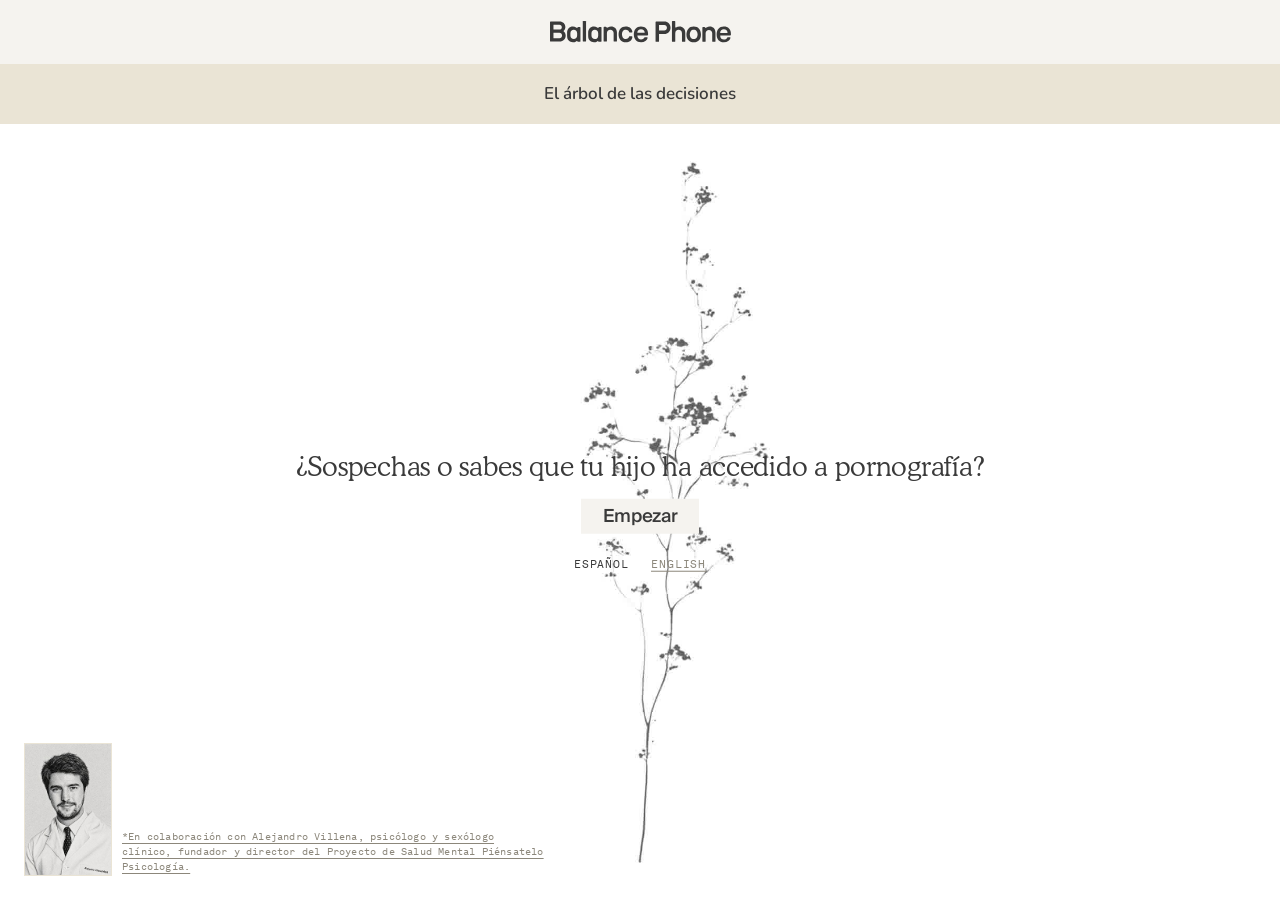
==== arbol-v2.html @ 030c02b2 "Words avoid only visible ink; a cramped side loses to a roomy one; NSPCC Helpline tile removed Co-Au" ====
<!DOCTYPE html>
<html lang="es">
<head>
<meta charset="utf-8">
<meta name="viewport" content="width=device-width, initial-scale=1">
<meta name="robots" content="noindex, nofollow">   <!-- review preview, not for search engines -->
<title>El árbol de las decisiones · Balance Phone</title>
<meta name="description" content="Antes de hablar con tu hijo: un árbol que crece con cada respuesta, y una vista general de todos los caminos.">
<link rel="stylesheet" href="assets/bp-fonts.css">
<link rel="preconnect" href="https://fonts.googleapis.com">
<link rel="stylesheet" href="https://fonts.googleapis.com/css2?family=Nunito:wght@600&display=swap">
<style>
/* ═══ tokens ═══════════════════════════════════════════════════ */
:root{
  --ink:#3A3A3A; --warm:#F5F3EF; --page:#EAE4D5; --card:#FFFFFF;
  --b1:#AEA48C; --b2:#8C877B; --green-02:#6A9E74;
  --display:"Cooper Light",Georgia,serif; --body:"Suisse Intl",system-ui,sans-serif; --mono:"Akkurat Mono","Courier New",monospace;
  --top:64px; --band:60px; --ease:cubic-bezier(.2,.7,.2,1);
}
*{box-sizing:border-box;margin:0;padding:0;border-radius:0}
html,body{height:100%}
body{background:var(--card);color:var(--ink);font-family:var(--body);font-weight:300;font-size:16px;line-height:1.5;
  -webkit-font-smoothing:antialiased;overflow:hidden;display:flex;flex-direction:column}
button{font:inherit;color:inherit;background:none;border:0;cursor:pointer}
a{color:inherit}
:focus-visible{outline:1px solid var(--green-02);outline-offset:3px}
.mono{font-family:var(--mono);font-weight:400;font-size:11px;letter-spacing:.08em;text-transform:uppercase}

/* ═══ masthead: wordmark bar and the beige band, as in the mock ═══ */
.top{flex:0 0 var(--top);display:flex;align-items:center;justify-content:center;background:var(--warm)}
.logo{display:block;width:181px;color:var(--ink)}   /* the wordmark alone, 181x21 (designer, 23/09) */ .logo svg{display:block;width:100%;height:auto}
.band{flex:0 0 var(--band);display:flex;align-items:center;justify-content:center;background:var(--page);
  font-family:'Nunito',var(--body);font-weight:600;font-size:17px;letter-spacing:0}   /* Nunito by the designer's spec, 23/09 */

/* ═══ the stage: one static camera ═══════════════════════════════ */
.stage{flex:1;position:relative;overflow:hidden;background:var(--card);min-height:0}

/* landing: the turning tree, the question over it, one button */
.hero{position:absolute;inset:0;display:grid;grid-template-rows:100%;place-items:center;transition:transform 1s var(--ease),opacity .9s ease}   /* words over the tree here, the one place that is allowed (designer, 23/09) */
.hero .turn{height:calc(100% - 40px);width:auto;max-width:100%;display:block;justify-self:center;opacity:.8}   /* dimmed a little, Pelayo 22/09 */
.hero-copy{position:absolute;left:0;right:0;top:50%;transform:translateY(-50%);display:flex;flex-direction:column;align-items:center;gap:16px;padding:0 24px;text-align:center;
  pointer-events:none}   /* the cursor reaches the tree through the words; only the button catches it */
.hero-copy .btn{pointer-events:auto}
.hero-copy .lang{display:flex;gap:22px;margin-top:6px}   /* the language, chosen before anything grows */
.hero-copy .lang button{pointer-events:auto;font-family:var(--mono);font-weight:400;font-size:11px;letter-spacing:.08em;text-transform:uppercase;color:var(--b2);text-decoration:underline;text-underline-offset:3px}
.hero-copy .lang button[aria-selected="true"]{color:var(--ink);text-decoration:none}
.hero-copy .lang button:hover{color:var(--green-02)}
/* the collaborating doctor, bottom left of the start screen (Pelayo, 25/09) */
.credit{position:absolute;left:24px;bottom:24px;display:flex;align-items:flex-end;gap:10px;max-width:520px;pointer-events:none}
.credit img{display:block;width:88px;height:auto;border:1px solid var(--page)}
.credit figcaption{font-family:var(--mono);font-weight:400;font-size:10px;line-height:1.5;letter-spacing:.02em;color:var(--b2);text-decoration:underline;text-underline-offset:3px;padding-bottom:2px}
@media (min-width:1360px){.credit{max-width:none} .credit figcaption{white-space:pre-line}}   /* two lines, broken where the mock breaks; narrower windows wrap naturally */
.hero h1{font-family:var(--display);font-weight:300;font-size:27px;line-height:1.15;letter-spacing:-.01em;max-width:720px;text-wrap:balance}
.stage[data-phase="grow"] .hero{transform:translateY(38%);opacity:0;pointer-events:none}

/* the shop-style controls as the mock draws them: warm fill, no outline */
.btn{display:inline-flex;align-items:center;justify-content:center;min-width:118px;min-height:34px;padding:4px 18px;
  background:var(--warm);color:var(--ink);font-weight:500;font-size:18px;letter-spacing:-.02em;transition:background-color .2s}
.btn.alt{background:var(--warm)}
.btn:hover,.btn:focus-visible{background:var(--page)}
.btn.alt:hover,.btn.alt:focus-visible{background:var(--page)}


/* ═══ version 2: a camera that follows the path, an overview of the whole tree ═══ */
.grow{position:absolute;inset:0;opacity:0;transition:opacity .6s ease .3s;pointer-events:none}
.stage[data-phase="grow"] .grow{opacity:1;pointer-events:auto}
.cam{position:absolute;inset:0;overflow:hidden}
.stage[data-view="map"] .cam{cursor:grab} .stage[data-view="map"] .cam.is-drag{cursor:grabbing}
.world{position:absolute;left:0;top:0;transform-origin:0 0;will-change:transform}
.tree{position:absolute;left:0;top:0;color:var(--ink);overflow:visible}
.ghost{opacity:0;transition:opacity .7s ease}
.stage[data-view="map"] .ghost{opacity:var(--dim)}
.panel{position:absolute;width:340px;opacity:0;transition:opacity .35s ease;pointer-events:none}
.panel.is-on{opacity:1;pointer-events:auto}
.stage[data-view="map"] .panel{opacity:0;pointer-events:none}
.panel.is-moving{transition:opacity .35s ease,top .5s var(--ease),left .5s var(--ease)}
.panel h2{font-family:var(--display);font-weight:300;font-size:26px;line-height:1.12;letter-spacing:-.01em;text-wrap:balance}
.panel .note{margin-top:8px;color:var(--b2);font-size:15px}
.choices{display:flex;gap:10px;margin-top:14px;flex-wrap:wrap}
.links{display:flex;gap:22px;margin-top:14px}
.links button,.views button{font-family:var(--mono);font-weight:400;font-size:11px;letter-spacing:.08em;text-transform:uppercase;
  text-decoration:underline;text-underline-offset:3px}
.links button:hover,.views button:hover{color:var(--green-02)}
.more{display:inline-flex;align-items:center;gap:8px;margin-top:14px;font-family:var(--mono);font-weight:400;font-size:11px;
  letter-spacing:.08em;text-transform:uppercase;text-decoration:underline;text-underline-offset:3px}
.more::before{content:"";width:9px;height:9px;background:var(--ink);border-radius:50%;flex:0 0 auto}
.more:hover{color:var(--green-02)}
.detail{display:grid;grid-template-rows:0fr;transition:grid-template-rows .5s var(--ease)}
.panel.is-open .detail{grid-template-rows:1fr}
.detail .inner{overflow:hidden}
.panel.is-open .inner > *{animation:rise .5s var(--ease) both}
@keyframes rise{from{opacity:0;transform:translateY(8px)}to{opacity:1;transform:none}}
.inner .say,.inner .why{margin-top:14px;font-size:15px;line-height:1.5}
.inner .quote{margin-top:14px} .inner .lab{color:var(--green-02)} .inner .res{display:block;margin-top:16px} .inner .res + .grab{margin-top:8px}
.inner .quote p,.inner .voice p{font-family:var(--display);font-weight:300;font-size:19px;line-height:1.22;margin-top:6px}
.inner .voice{margin-top:14px}
.inner .voice figcaption{margin-top:6px;color:var(--b2);font-family:var(--mono);font-weight:400;font-size:10px;letter-spacing:.08em;
  text-transform:uppercase;text-decoration:underline;text-underline-offset:3px}
.grab{display:block;margin-top:16px;text-decoration:none}
.grab .tile{display:flex;justify-content:space-between;align-items:center;gap:12px;background:var(--page);padding:8px 12px;
  font-family:var(--mono);font-weight:400;font-size:12px;letter-spacing:.06em;text-transform:uppercase;transition:background-color .2s}
.grab:hover .tile{background:var(--warm)}
.grab .tile i{font-style:normal;font-size:20px;line-height:1}
.grab p{margin-top:8px;color:var(--b2);font-size:14px;line-height:1.45}
.inner .recall{margin-top:14px;color:var(--b2);font-size:14px;line-height:1.45}
.panel .panel-scroll{max-height:100%;overflow:auto}
.views{position:absolute;top:18px;right:22px;display:flex;gap:20px;z-index:4}
.views button{color:var(--b2)} .views button[aria-selected="true"]{color:var(--ink)}
.lbl{position:absolute;max-width:172px;font-family:var(--display);font-weight:300;font-size:14px;line-height:1.2;color:var(--ink);text-wrap:balance;
  opacity:0;transition:opacity .45s ease;pointer-events:none;transform:translateY(-50%)}
.lbl[data-side="left"]{text-align:right}
.stage[data-view="map"] .lbl{opacity:.45}
.stage[data-view="map"] .lbl.is-seen{opacity:1}
@media (max-width:900px){
  body{overflow:auto}
  .stage{flex:none;min-height:calc(100dvh - var(--top) - var(--band));overflow:visible}
  .hero{position:relative;height:calc(100dvh - var(--top) - var(--band))}
  .hero h1{font-size:23px}
  .credit{left:16px;bottom:16px;right:16px;max-width:none} .credit img{width:56px} .credit figcaption{font-size:9px}
  .stage[data-phase="grow"] .hero{display:none}
  .grow{position:relative;inset:auto;display:none;flex-direction:column;min-height:calc(100dvh - var(--top) - var(--band))}
  .stage[data-phase="grow"] .grow{display:flex}
  .cam{position:relative;inset:auto;height:54dvh;flex:0 0 auto}
  .panel{position:static;width:auto;padding:16px 20px 40px;opacity:1;pointer-events:auto}
  .stage[data-view="map"] .panel{display:none}
  .panel .panel-scroll{max-height:none}
}
</style>
</head>
<body>
<header class="top"><span class="logo" role="img" aria-label="Balance Phone"><svg xmlns="http://www.w3.org/2000/svg" fill="none" viewBox="137 0 952 113"><path fill="currentColor" d="M941.639 109.627C939.986 109.627 938.634 108.259 938.634 106.588V35.1834C938.634 33.5123 939.986 32.1449 941.639 32.1449H949.604C953.662 32.1449 953.211 36.5508 956.818 36.5508C961.026 36.5508 963.129 29.5622 977.707 29.5622C994.839 29.5622 1007.61 41.1085 1007.61 61.9222V106.588C1007.61 108.259 1006.26 109.627 1004.61 109.627H993.486C991.833 109.627 990.48 108.259 990.48 106.588V64.6569C990.48 53.1106 983.267 46.7297 973.198 46.7297C962.979 46.7297 955.766 53.1106 955.766 64.6569V106.588C955.766 108.259 954.413 109.627 952.76 109.627H941.639Z"/><path fill="currentColor" d="M695.297 109.627C693.639 109.627 692.282 108.249 692.282 106.565V5.52534C692.282 3.84134 693.639 2.46353 695.297 2.46353H738.557C757.248 2.46353 771.115 16.3947 771.115 35.531C771.115 54.5142 757.398 68.5985 738.557 68.5985H712.028C711.124 68.5985 710.521 69.2108 710.521 70.1294V106.565C710.521 108.249 709.164 109.627 707.506 109.627H695.297ZM710.521 48.8498C710.521 49.7684 711.124 50.3807 712.028 50.3807H738.406C746.093 50.3807 752.273 43.7979 752.273 35.531C752.273 27.2641 746.093 20.6813 738.406 20.6813H712.028C711.124 20.6813 710.521 21.2936 710.521 22.2122V48.8498Z"/><path fill="currentColor" d="M893.125 29.5625C905.272 29.5778 915.17 33.8239 921.923 41.547C927.785 48.6771 931.243 58.538 931.243 70.826C931.243 82.9625 927.786 92.9753 921.923 99.9538C915.214 107.778 905.399 112.019 893.359 112.088L893.359 112.089C893.261 112.09 893.162 112.09 893.063 112.09C893.062 112.09 893.061 112.09 893.06 112.09C893.037 112.09 893.014 112.09 892.992 112.09V112.09C880.845 112.074 870.947 107.828 864.194 100.105C858.332 92.9752 854.874 83.1142 854.874 70.826C854.874 58.6896 858.332 48.677 864.194 41.6986C870.904 33.8747 880.718 29.6329 892.758 29.5637V29.5631C892.856 29.5624 892.955 29.5622 893.054 29.5622H893.125V29.5625ZM893.057 46.7049C886.142 46.7049 881.031 49.1322 877.573 53.6833C874.266 57.7794 872.462 63.6959 872.462 70.826C872.462 77.9562 874.266 83.8729 877.573 87.969C881.031 92.5201 886.142 94.9474 893.057 94.9474C893.058 94.9474 893.059 94.9474 893.06 94.9474C899.975 94.9474 905.086 92.5201 908.543 87.969C911.851 83.8729 913.655 77.9562 913.655 70.826C913.655 63.6959 911.851 57.7794 908.543 53.6833C905.086 49.1322 899.975 46.7049 893.06 46.7049H893.057Z"/><path fill="currentColor" d="M1052.03 112.09C1027.39 112.09 1013.77 95.4025 1013.77 70.8262C1013.77 46.4016 1027.54 29.5622 1051.57 29.5622C1074.52 29.5622 1088.91 43.6709 1088.91 67.1852V72.6466C1088.91 75.3773 1087.23 76.7427 1084.93 76.7427H1034.12C1033.21 76.7427 1032.59 77.3495 1032.59 78.4115C1033.05 90.5479 1041.62 97.3747 1052.03 97.3747C1060.14 97.3747 1065.19 94.1889 1068.25 88.8792C1069.32 87.0587 1070.39 86.1485 1072.08 86.1485H1083.86C1085.54 86.1485 1087.23 87.5138 1086.61 89.7894C1082.79 102.684 1070.7 112.09 1052.03 112.09ZM1032.44 61.4204C1032.44 62.3307 1033.05 62.9375 1034.12 62.9375H1069.63C1070.55 62.9375 1071 62.3307 1071 61.4204C1071 51.863 1063.66 43.8226 1051.57 43.8226C1040.25 43.8226 1032.9 51.863 1032.44 61.4204Z"/><path fill="currentColor" d="M781.564 109.627C779.882 109.627 778.505 108.256 778.505 106.581V3.04518C778.505 1.37033 779.882 0 781.564 0H792.883C794.566 0 795.943 1.37033 795.943 3.04518V31.8222C795.943 33.9538 796.861 34.8674 798.543 34.8674C802.673 34.8674 803.897 29.386 818.275 29.386C835.713 29.386 848.715 41.2622 848.715 62.5785V106.581C848.715 108.256 847.339 109.627 845.656 109.627H834.337C832.654 109.627 831.277 108.256 831.277 106.581V65.3192C831.277 53.2907 823.935 46.5913 813.687 46.5913C803.285 46.5913 795.943 53.2907 795.943 65.3192V106.581C795.943 108.256 794.566 109.627 792.883 109.627H781.564Z"/><path fill="currentColor" d="M615.986 112.09C591.348 112.09 577.729 95.1534 577.729 70.2103C577.729 45.4211 591.501 28.3305 615.527 28.3305C638.481 28.3305 652.866 42.6497 652.866 66.515V72.0579C652.866 74.8294 651.183 76.2151 648.887 76.2151H598.081C597.163 76.2151 596.551 76.831 596.551 77.9088C597.01 90.2264 605.58 97.155 615.986 97.155C624.096 97.155 629.146 93.9217 632.207 88.5327C633.278 86.6851 634.349 85.7613 636.033 85.7613H647.816C649.499 85.7613 651.183 87.147 650.57 89.4565C646.745 102.544 634.655 112.09 615.986 112.09ZM596.398 60.6642C596.398 61.588 597.01 62.2039 598.081 62.2039H633.584C634.502 62.2039 634.961 61.588 634.961 60.6642C634.961 50.9641 627.616 42.8036 615.527 42.8036C604.203 42.8036 596.857 50.9641 596.398 60.6642Z"/><path fill="currentColor" d="M535.954 112.09C523.744 112.09 513.794 107.779 507.011 99.9265C501.131 92.6899 497.664 82.6819 497.664 70.2103C497.664 57.8927 501.131 47.7307 507.011 40.6481C513.794 32.6416 523.744 28.3305 535.954 28.3305C554.798 28.3305 568.667 39.5703 570.325 56.8149C570.476 58.5086 569.27 59.8943 567.612 59.8943H556.004C554.497 59.8943 553.441 59.1245 552.838 57.4308C551.18 51.118 545.904 45.7291 535.954 45.7291C529.02 45.7291 523.894 48.1926 520.427 52.8117C517.111 56.9689 515.302 62.9737 515.302 70.2103C515.302 77.4469 517.111 83.4517 520.427 87.6089C523.894 92.228 529.02 94.6915 535.954 94.6915C545.15 94.6915 551.18 89.3026 552.838 82.9898C553.441 81.2961 554.497 80.5263 556.004 80.5263H567.612C569.27 80.5263 570.476 81.912 570.325 83.6057C568.667 100.85 554.195 112.09 535.954 112.09Z"/><path fill="currentColor" d="M421.89 108.395C420.208 108.395 418.831 107.028 418.831 105.356V33.9517C418.831 32.2805 420.208 30.9132 421.89 30.9132H429.997C434.127 30.9132 433.669 35.319 437.34 35.319C441.623 35.319 443.764 28.3305 458.602 28.3305C476.039 28.3305 489.041 39.8768 489.041 60.6905V105.356C489.041 107.028 487.665 108.395 485.982 108.395H474.663C472.98 108.395 471.604 107.028 471.604 105.356V63.4251C471.604 51.8788 464.261 45.498 454.013 45.498C443.611 45.498 436.269 51.8788 436.269 63.4251V105.356C436.269 107.028 434.892 108.395 433.21 108.395H421.89Z"/><path fill="currentColor" d="M367.975 28.3305C382.812 28.3305 384.954 35.4146 389.237 35.4148C392.908 35.4148 392.449 30.9489 396.579 30.9488H404.686C406.369 30.9488 407.745 32.3347 407.745 34.0288V106.429C407.745 107.612 407.064 108.643 406.075 109.152C405.658 109.368 405.186 109.491 404.686 109.491H393.367C391.684 109.491 390.308 108.105 390.308 106.411V105.2C389.993 105.105 389.64 105.051 389.237 105.051C384.954 105.051 382.812 112.09 367.975 112.09C350.537 112.09 337.535 100.461 337.535 79.4973V61.1337C337.535 42.7425 349.272 28.3305 367.975 28.3305ZM372.564 45.7331C362.315 45.7331 354.973 52.2014 354.973 63.9057V76.7432C354.973 88.3724 362.315 94.7991 372.564 94.7991C382.884 94.7991 390.193 88.4725 390.306 77.0148L390.308 76.7432V63.9057C390.308 52.2013 382.965 45.7331 372.564 45.7331Z"/><path fill="currentColor" d="M257.116 28.3305C271.954 28.3305 274.095 35.4097 278.378 35.4097C282.049 35.4095 281.591 30.947 285.72 30.9469H293.828C295.51 30.947 296.887 32.3321 296.887 34.0247V106.396C296.887 108.089 295.51 109.474 293.828 109.474H285.72C281.591 109.474 282.049 105.011 278.378 105.011C274.095 105.011 271.954 112.09 257.116 112.09C239.679 112.09 226.677 100.394 226.677 79.3111V61.1098C226.677 42.7322 238.414 28.3305 257.116 28.3305ZM261.705 45.7205C251.457 45.7205 244.115 52.1841 244.115 63.8797V76.5412C244.115 88.2369 251.457 94.7004 261.705 94.7004C272.026 94.7003 279.334 88.3373 279.448 76.8142L279.449 76.5412V63.8797C279.449 52.1842 272.107 45.7206 261.705 45.7205Z"/><path fill="currentColor" d="M312.23 108.395C310.566 108.395 309.205 107.04 309.205 105.384V3.01096C309.205 1.35494 310.566 0 312.23 0H323.424C325.088 0 326.45 1.35494 326.45 3.01096V105.384C326.45 107.04 325.088 108.395 323.424 108.395H312.23Z"/><path fill="currentColor" d="M139.798 108.395C138.126 108.395 136.758 107.033 136.758 105.368V5.49014C136.758 3.8255 138.126 2.46353 139.798 2.46353H187.217C204.847 2.46353 217.614 15.1753 217.614 31.6703C217.614 39.3882 215.03 46.5007 208.951 51.4946C207.887 52.4026 207.887 53.7646 209.103 54.6726C215.486 59.5151 219.286 67.8383 219.286 76.4642C219.286 95.2291 206.215 108.395 187.217 108.395H139.798ZM154.844 89.3273C154.844 90.2352 155.452 90.8406 156.364 90.8406H186.153C194.512 90.8406 200.288 84.182 200.288 76.1615C200.288 68.2923 194.36 61.6338 186.153 61.6338H156.364C155.452 61.6338 154.844 62.2391 154.844 63.1471V89.3273ZM154.844 43.7768C154.844 44.6848 155.452 45.2901 156.364 45.2901H186.457C193.448 45.2901 198.92 39.5395 198.92 32.427C198.92 25.1631 193.448 19.2612 186.457 19.2612H156.364C155.452 19.2612 154.844 19.8665 154.844 20.7745V43.7768Z"/></svg></span></header>
<div class="band">El árbol de las decisiones</div>
<main class="stage" id="stage" data-phase="landing" data-view="walk">
  <section class="hero" id="hero">
    <canvas class="turn" id="turn" width="754" height="1400" aria-hidden="true"></canvas>
    <div class="hero-copy">
      <h1 id="heroq"></h1>
      <button class="btn" data-start>Empezar</button>
      <div class="lang" role="group" aria-label="Idioma / Language"><button data-lang="es" aria-selected="true">Español</button><button data-lang="en" aria-selected="false">English</button></div>
    </div>
    <figure class="credit"><img src="assets/villena.jpg" alt="Alejandro Villena" width="220" height="336"><figcaption id="credit"></figcaption></figure>
  </section>
  <section class="grow" id="grow">
    <div class="cam" id="cam">
      <div class="world" id="world"></div>
      <div class="labels" id="labels"></div>
      <div class="views"><button data-view="walk" aria-selected="true">Recorrido</button><button data-view="map" aria-selected="false">Vista general</button></div>
    </div>
    <div class="panel" id="panel" data-side="right"><div class="panel-scroll" id="pscroll"></div></div>
  </section>
</main>
<script src="assets/arbol-v2-data.js?v=3"></script>
<script>
/* ═══ content ═══ the eight action stops are the design team's copy (Figma "Semaforo textos (Temporal)", 23/09/2026);
   the questions are the printed figure, with no fold (the interview lines were removed on 28/09/2026 at Pelayo's request;
   they live on in landing/mapa-conversacion.html and quiz/ADVICE-PROVENANCE.md). Two languages, one shape. lbl: the short form the overview labels use. es: a resource
   that only exists in Spanish, said so when the page is in English. ext: not ours. */
const LINK = {
  guide:{es:'https://drive.google.com/file/d/1-tDAstOkflKukMufDoFD220uEfSaj8hW/view', en:'https://drive.google.com/file/d/1Z3-CCs40ioGbNfsHoXrd-Ye9Zy1UsdMW/view'},
  quiz:{es:'https://www.thebalancephone.com/es/pages/quiz', en:'https://www.thebalancephone.com/pages/quiz'},
  pact:{es:'https://www.thebalancephone.com/es/pages/the-family-agreement', en:'https://www.thebalancephone.com/pages/the-family-agreement'},
  villena:'https://www.elespanol.com/ciencia/salud/20240619/villena-psicologo-advierte-porno-comporta-igual-cocainaenelcerebro/863913971_0.html',
  book:'https://www.amazon.es/%C2%BFPOR-qu%C3%A9-NO-prevenir-pornograf%C3%ADa/dp/8413442419',
  faber:'https://www.amazon.es/hablar-ni%C3%B1os-escuchen-escuchar-hablen/dp/0060730889',
  podcast:'https://open.spotify.com/episode/58wniEGa0E5WYoURLYzPLA',
  duv:'https://www.daleunavuelta.org/',
  /* English-language equivalents, verified live 25/09/2026 */
  nspcc:'https://www.nspcc.org.uk/keeping-children-safe/online-safety/inappropriate-explicit-content/online-porn/',
  nspccHelp:'https://www.nspcc.org.uk/keeping-children-safe/our-services/nspcc-helpline/',
  ccInfo:'https://www.childrenscommissioner.gov.uk/resource/information-sheet-pornography-and-young-people/',
  csm:'https://www.commonsensemedia.org/articles/talking-with-teens-and-preteens-about-pornography',
  faberTeens:'https://www.amazon.co.uk/How-Talk-Teens-will-Listen/dp/1785120182',
  askLisa:'https://drlisadamour.com/resource/my-kid-looked-at-porn-what-should-i-do-2/',
  crTeens:'https://parents.culturereframed.org/course/parents-of-teens/',
  semaforo:{es:'assets/semaforo-es.pdf', en:'assets/semaforo-en.pdf'}   /* the designers' SEMÁFORO tile: Villena's risk traffic light, ES PDF as supplied, EN exported from the translated Figma copy (28/09/2026) */
};
const TT = {
es:{
  start:{q:'¿Sospechas o sabes que tu hijo ha accedido a pornografía?'},

  q1:{k:'q', q:'¿Estás emocionalmente preparado para hablarlo con calma?', si:'q2', no:'o1'},
  o1:{k:'exit', open:'¿Cómo?', lbl:'Tómate tu tiempo',
    q:'Tómate tu tiempo, reflexiona sobre qué te incomoda, infórmate bien',
    why:'Antes de hablar, date permiso para no tenerlo todo resuelto. Infórmate primero, así llegas a la conversación desde la calma.',
    grab:[{title:'La Guía de la Conversación', what:'PDF descargable con los argumentos y los datos reales sobre qué le hace el porno al cerebro adolescente. Te da el contexto que necesitas para hablar con seguridad.', href:LINK.guide.es},
          {ext:1, es:1, title:'Entrevista a Villena en El Español', what:'Lectura de 5 minutos, clara y sin tecnicismos, sobre los efectos de la pornografía en el cerebro adolescente. Ideal si quieres informarte rápido sin leerte un libro entero.', href:LINK.villena}]},

  q2:{k:'q', q:'¿Tienes tu objetivo claro?', note:'Escuchar, entender, acompañar. No controlar.', si:'q3', no:'o2'},
  o2:{k:'exit', open:'¿Cómo?', q:'Define tu propósito',
    why:'Decide qué necesitas de esta conversación en concreto (abrir diálogo, reforzar el vínculo, prevenir un riesgo). Tenerlo claro evita que se te vaya de las manos.',
    grab:[{title:'Quiz', what:'Test breve que usamos con las familias para ver en qué momento está. Te sirve para aclarar qué te preocupa realmente antes de hablar.', href:LINK.quiz.es},
          {ext:1, es:1, title:'Entrevista a Villena en El Español', what:'Lectura de 5 minutos, clara y sin tecnicismos, sobre los efectos de la pornografía en el cerebro adolescente. Ideal si quieres informarte rápido sin leerte un libro entero.', href:LINK.villena}]},

  q3:{k:'q', q:'¿Has elegido un buen momento y lugar para hablar?', si:'a1', no:'o3'},
  o3:{k:'exit', open:'¿Cómo?', lbl:'Busca un entorno tranquilo',
    q:'Asegúrate de que estás en un entorno tranquilo, sin pantallas, sin interrupciones, sin prisas',
    why:'El lugar y el momento importan tanto como lo que dices. Elige un espacio donde ninguno de los dos tenga el móvil encima de la mesa.',
    grab:[{title:'Un pacto digital', what:'Herramienta para construir juntos un acuerdo sobre el uso del móvil en casa. Ayuda a que estas conversaciones dejen de ser una excepción incómoda.', href:LINK.pact.es}]},

  a1:{k:'a', open:'¿Cómo?', lbl:'Inicia con honestidad y sin juicio',
    q:'Inicia con honestidad y sin juicio. Ej: "He visto algo que me preocupa y quiero hablar contigo sin regañarte"',
    why:'Empieza compartiendo lo que has visto o te preocupa, sin acusar. Parte de ti, no de lo que ha hecho mal.',
    grab:[{title:'La Guía de la Conversación', what:'Fíjate en cómo está escrita: nunca dice "esto está mal", explica el porqué. Buen modelo de conversación sin juicio.', href:LINK.guide.es},
          {ext:1, es:1, title:'Libro "¿Por qué no?"', what:'Incluye ejemplos reales de cómo abrir la conversación sin generar vergüenza.', href:LINK.book}],
    next:'q4'},

  q4:{k:'q', q:'¿Está dispuesto a escuchar antes de hablar?', si:'a2', no:'o4'},
  o4:{k:'exit', open:'¿Cómo?', lbl:'Detente',
    q:'Detente. Escuchar es más importante que dar un discurso. Trabaja tu disposición antes de seguir',
    why:'Si notas que hablas más tú que escuchas, para. Este espacio lo abres para escuchar, no es una charla que sueltas.',
    grab:[{ext:1, title:'Cómo hablar para que los niños escuchen', what:'De Faber y Mazlish. Referencia clásica de comunicación familiar centrada en la escucha activa.', href:LINK.faber}]},

  a2:{k:'a', open:'¿Cómo?', lbl:'Haz preguntas con calma',
    q:'Haz preguntas con calma: ¿Qué viste? ¿Cómo te sentiste? ¿Alguien te lo enseñó?',
    why:'Las preguntas abiertas, sin acusación, son las que consiguen que siga hablando. No busques confirmar lo que ya piensas, busca entender qué ha visto.',
    grab:[{ext:1, es:1, title:'Podcast Efecto Pantalla, con Villena', what:'Conversación en formato ligero, con ejemplos reales de cómo preguntar sin que suene a interrogatorio.', href:LINK.podcast}],
    next:'q5'},

  q5:{k:'q', q:'¿Está tu hijo dispuesto a seguir hablando?', si:'o5', no:'o6'},
  o5:{k:'end', open:'¿Cómo?', lbl:'Explorad juntos herramientas',
    q:'Explorad juntos herramientas: libros, preguntas reflexivas, actividades. Si hace falta, buscad ayuda profesional',
    why:'Esto no acaba en un día. Explorad juntos otras formas de hablar del tema, y si veis señales de que el uso no es puntual, no esperéis a que se resuelva solo.',
    grab:[{title:'Quiz', what:'Para seguir revisando en qué momento está a medida que crece.', href:LINK.quiz.es},
          {title:'Un pacto digital', what:'Para ajustar el acuerdo familiar a medida que crece.', href:LINK.pact.es},
          {title:'El semáforo del riesgo', what:'Herramientas de prevención más a fondo, del propio Villena: tres niveles de consumo, qué es cada uno, qué consecuencias tiene y las claves para actuar. PDF de una página.', href:LINK.semaforo.es},
          {ext:1, es:1, title:'Asociación Dale Una Vuelta (DUV)', what:'Dirigida clínicamente por Villena. El recurso al que derivar si hace falta ayuda profesional real.', href:LINK.duv}]},
  o6:{k:'end', open:'¿Cómo?', lbl:'Agradece que te haya escuchado',
    q:'Agradece que te haya escuchado.',
    quote:'Gracias por estar aquí, si algún día quieres hablar más, estoy para ti.'}
},
en:{
  start:{q:'Do you suspect or know that your child has seen pornography?'},

  q1:{k:'q', q:'Are you emotionally ready to talk about it calmly?', si:'q2', no:'o1'},
  o1:{k:'exit', open:'How?', lbl:'Take your time',
    q:'Take your time, think about what makes you uncomfortable, get well informed',
    why:'Before you talk, give yourself permission not to have it all worked out. Get informed first, so you come to the conversation from a place of calm.',
    grab:[{title:'The Conversation Guide', what:'A downloadable PDF with the arguments and the real data on what pornography does to the teenage brain. It gives you the context you need to talk with confidence.', href:LINK.guide.en},
          {ext:1, title:'NSPCC: talking about online porn', what:'A five-minute read from the UK children\'s charity, clear and free of jargon, on the risks of online pornography and how to raise it with your child. Ideal if you want to get informed quickly without reading a whole book.', href:LINK.nspcc}]},

  q2:{k:'q', q:'Is your goal clear?', note:'To listen, understand and accompany. Not to control.', si:'q3', no:'o2'},
  o2:{k:'exit', open:'How?', q:'Define your purpose',
    why:'Decide what you need from this particular conversation (to open a dialogue, strengthen the bond, prevent a risk). Being clear about it stops it getting out of hand.',
    grab:[{title:'Quiz', what:'A short questionnaire we use with families to see where their child is at. It helps you work out what really worries you before you talk.', href:LINK.quiz.en},
          {ext:1, title:'Children\'s Commissioner: pornography and young people', what:'A short information sheet with the real numbers for England, from a survey of over a thousand 16 to 21 year olds: when they first saw it, how, and what they make of it. Useful for working out what really worries you before you talk.', href:LINK.ccInfo}]},

  q3:{k:'q', q:'Have you chosen a good time and place to talk?', si:'a1', no:'o3'},
  o3:{k:'exit', open:'How?', lbl:'Find a calm setting',
    q:'Make sure you are in a calm setting, with no screens, no interruptions and no rush',
    why:'The place and the moment matter as much as what you say. Choose a space where neither of you has a phone on the table.',
    grab:[{title:'The Family Agreement', what:'A tool for building an agreement together on phone use at home. It helps these conversations stop being an awkward exception.', href:LINK.pact.en}]},

  a1:{k:'a', open:'How?', lbl:'Start with honesty and without judgement',
    q:'Start with honesty and without judgement. For example: "I have seen something that worries me and I want to talk to you without telling you off"',
    why:'Begin by sharing what you have seen or what worries you, without accusing. Start from you, not from what they did wrong.',
    grab:[{title:'The Conversation Guide', what:'Notice how it is written: it never says "this is wrong", it explains why. A good model for a conversation without judgement.', href:LINK.guide.en},
          {ext:1, title:'Common Sense Media: talking with teens about pornography', what:'Concrete lines for opening the conversation: decide what you want from it, state your concern, ask a question. A good model for a conversation without judgement.', href:LINK.csm}],
    next:'q4'},

  q4:{k:'q', q:'Are you willing to listen before you speak?', si:'a2', no:'o4'},
  o4:{k:'exit', open:'How?', lbl:'Stop',
    q:'Stop. Listening matters more than giving a speech. Work on your readiness before you go on',
    why:'If you notice you are talking more than listening, stop. You are opening this space to listen. It is not a talk you deliver.',
    grab:[{ext:1, title:'How to Talk So Teens Will Listen', what:'By Faber and Mazlish, the teenage edition. A classic on family communication built around active listening.', href:LINK.faberTeens}]},

  a2:{k:'a', open:'How?', lbl:'Ask questions calmly',
    q:'Ask questions calmly: What did you see? How did you feel? Did someone show it to you?',
    why:'Open questions, with no accusation, are what keep them talking. Do not try to confirm what you already think. Try to understand what they have seen.',
    grab:[{ext:1, title:'Ask Lisa podcast: my kid looked at porn', what:'Psychologist Lisa Damour on how to raise it and what to say once the conversation gets going. Real examples of how to ask without it sounding like an interrogation.', href:LINK.askLisa}],
    next:'q5'},

  q5:{k:'q', q:'Is your child willing to keep talking?', si:'o5', no:'o6'},
  o5:{k:'end', open:'How?', lbl:'Explore tools together',
    q:'Explore tools together: books, reflective questions, activities. If needed, seek professional help',
    why:'This does not end in a day. Explore other ways of talking about it together, and if you see signs that the use is not occasional, do not wait for it to sort itself out.',
    grab:[{title:'Quiz', what:'To keep checking where your child is at as they grow.', href:LINK.quiz.en},
          {title:'The Family Agreement', what:'To adjust the family agreement as they grow.', href:LINK.pact.en},
          {title:'The risk traffic light', what:'Prevention tools in more depth, from Villena himself: three levels of use, what each one is, its consequences and the key points for acting. A one-page PDF.', href:LINK.semaforo.en}]},
  o6:{k:'end', open:'How?', lbl:'Thank them for listening',
    q:'Thank them for listening to you.',
    quote:'Thank you for being here. If one day you want to talk more, I am here for you.'}
}};
const RECALL_ALL = {
  es:'Cada conversación, por incómoda que pueda ser, es una oportunidad para educar con respeto, confianza y empatía, y nos permite conocer mejor a nuestros hijos.',
  en:'Every conversation, however uncomfortable, is a chance to educate with respect, trust and empathy, and it lets us get to know our children better.'
};
const UI_ALL = {
  es:{title:'El árbol de las decisiones · Balance Phone', band:'El árbol de las decisiones', start:'Empezar', yes:'Sí', no:'No', cont:'Continuar',
      back:'Volver atrás', reset:'Empezar de nuevo', close:'Cerrar', eg:'Por ejemplo', res:'Recursos', ext:'Recurso externo. ', inEs:'', walk:'Recorrido', map:'Vista general',
      credit:'*En colaboración con Alejandro Villena, psicólogo y sexólogo clínico,\nfundador y director del Proyecto de Salud Mental Piénsatelo Psicología.'},
  en:{title:'The decision tree · Balance Phone', band:'The decision tree', start:'Start', yes:'Yes', no:'No', cont:'Continue',
      back:'Go back', reset:'Start again', close:'Close', eg:'For example', res:'Resources', ext:'External resource. ', inEs:'In Spanish. ', walk:'Path', map:'Overview',
      credit:'*In collaboration with Alejandro Villena, clinical psychologist and sexologist,\nfounder and director of the mental health project Piénsatelo Psicología.'}
};
/* the language is chosen on the landing, before anything has grown; ?lang=en opens the page in English */
let LANG = new URLSearchParams(location.search).get('lang')==='en' ? 'en' : 'es';
let T=TT[LANG], UI=UI_ALL[LANG], RECALL=RECALL_ALL[LANG];
function setLang(l){
  if(!(l in TT)) return; LANG=l; T=TT[l]; UI=UI_ALL[l]; RECALL=RECALL_ALL[l];
  document.documentElement.lang=l; document.title=UI.title; $('.band').textContent=UI.band;
  $('#heroq').textContent=tidy(T.start.q); $('[data-start]').textContent=UI.start; $('#credit').textContent=UI.credit;
  document.querySelectorAll('.lang button').forEach(b=> b.setAttribute('aria-selected', String(b.dataset.lang===l)));
  document.querySelectorAll('.views button').forEach(b=> b.textContent=UI[b.dataset.view]);                 // V2 only
  document.querySelectorAll('.lbl').forEach(d=>{ const n=T[d.dataset.id]; d.textContent=tidy(n.lbl||n.q); });  // V2 only
}

/* ═══ the route ═══ q1 is node 1 (the seed grows to it on Empezar); each No forks into its own branch */
const TRUNK = ['q1','q2','q3','a1','q4','a2','q5','o5'];
const EXIT_OF = {o1:'q1', o2:'q2', o3:'q3', o4:'q4', o6:'q5'};
const NODE = {}; TRUNK.forEach((id,i)=> NODE[id]=i+1);
const EX = {}; TREE.exits.forEach(e=> EX[e.id]=e);
const nodeOf = id => id in EXIT_OF ? NODE[EXIT_OF[id]] : NODE[id];
const sideOf = id => id in EX ? (EX[id].side>0?'right':'left') : (NODE[id]%2 ? 'right' : 'left');   // the words change side node by node (kept, Pelayo 23/09); the tree itself stays put
const labelSide = sideOf;
const anchorOf = id => id in EX ? EX[id].tip : TREE.nodes[NODE[id]-1].pt;
const extOf = id => id in EX ? EX[id].ext : TREE.nodes[NODE[id]-1].loc;    // the ink's own width at that height: words sit outside it
const $ = s => document.querySelector(s);
const esc = s => s.replace(/&/g,'&amp;').replace(/</g,'&lt;');
/* the ink's edge over a run of rows. Only the ink on screen counts: the trunk bands that have started and the exits
   that have grown. A branch nobody can see must not push the words to the far side (Pelayo, 28/09). The overview
   shows every branch as a ghost, so there the labels avoid all of it. RAS holds one per-row profile per band and
   per exit, rasterised once at load; TREE.prof (everything) is the fallback. */
let RAS=null;
function profRows(p,y0,y1){ return [Math.max(0,Math.floor(Math.min(y0,y1)/p.step)), Math.min(p.r.length-1,Math.floor(Math.max(y0,y1)/p.step))]; }
function visibleProfs(){
  if(!RAS || (typeof view!=='undefined' && view==='map')) return [TREE.prof];
  const ps=[]; bands.forEach((b,i)=>{ if(u>b.trunk.u0+1e-6) ps.push(RAS.bands[i]); }); exits.forEach((x,i)=>{ if((E[x.id]||0)>0) ps.push(RAS.exits[i]); }); return ps;
}
function inkRight(y0,y1){ let m=-1; for(const p of visibleProfs()){ const [a,b]=profRows(p,y0,y1); for(let i=a;i<=b;i++) if(p.r[i]>m) m=p.r[i]; } return m<0 ? TREE.root[0] : m; }
function inkLeft(y0,y1){ let m=1e9; for(const p of visibleProfs()){ const [a,b]=profRows(p,y0,y1); for(let i=a;i<=b;i++) if(p.l[i]>=0 && p.l[i]<m) m=p.l[i]; } return m>1e8 ? TREE.root[0] : m; }
function rasterProfile(paths){                 // per-row ink extents of a set of fill paths, drawn once at half scale
  const sc=.5, cw=Math.ceil(W*sc), ch=Math.ceil(H*sc), cv=document.createElement('canvas'); cv.width=cw; cv.height=ch;
  const cx=cv.getContext('2d',{willReadFrequently:true}); cx.scale(sc,sc); cx.fillStyle='#000';
  for(const d of paths) cx.fill(new Path2D(d),'evenodd');
  const img=cx.getImageData(0,0,cw,ch).data, step=TREE.prof.step, rows=TREE.prof.r.length, l=new Array(rows).fill(-1), r=new Array(rows).fill(-1);
  for(let y=0;y<ch;y++){ let a=-1,b=-1; const o=y*cw*4; for(let x=0;x<cw;x++){ if(img[o+x*4+3]>40){ if(a<0) a=x; b=x; } }
    if(a>=0){ const row=Math.min(rows-1,Math.floor(y/sc/step)), L=a/sc, R=(b+1)/sc; if(l[row]<0||L<l[row]) l[row]=L; if(R>r[row]) r[row]=R; } }
  return {step,l,r};
}
const tidy = s => s.replace(/ (\S+)$/, '\u00A0$1');      // never a lone word on the last line of a title

const clamp = (v,a,b) => Math.min(b, Math.max(a, v));
const lerp = (a,b,t) => a+(b-a)*t;
const easeIO = t => t<.5 ? 4*t*t*t : 1 - Math.pow(-2*t+2,3)/2;
const backOut = t => { const c=1.35; return 1 + (c+1)*Math.pow(t-1,3) + c*Math.pow(t-1,2); };
const SLOW = matchMedia('(prefers-reduced-motion: reduce)').matches;
const phone = () => matchMedia('(max-width:900px)').matches;
const stage=$('#stage'), camEl=$('#cam'), world=$('#world'), panel=$('#panel'), pscroll=$('#pscroll'), labelsEl=$('#labels');
setLang(LANG);
document.documentElement.style.setProperty('--dim', '.6');    // the untaken tree in the overview

/* ═══ the tree: a ghost of everything underneath, the grown path on top ═══ */
const NS='http://www.w3.org/2000/svg', W=TREE.w, H=TREE.h;
world.style.width=W+'px'; world.style.height=H+'px';
const svg=document.createElementNS(NS,'svg'); svg.setAttribute('class','tree'); svg.setAttribute('viewBox',`0 0 ${W} ${H}`);
svg.setAttribute('width',W); svg.setAttribute('height',H); world.append(svg);
const defs=document.createElementNS(NS,'defs'); svg.append(defs);
const ghost=document.createElementNS(NS,'g'); ghost.setAttribute('class','ghost'); svg.append(ghost);
const live=document.createElementNS(NS,'g'); svg.append(live);
const inkPath=(d)=>{ const p=document.createElementNS(NS,'path'); p.setAttribute('d',d); p.setAttribute('fill','currentColor'); p.setAttribute('fill-rule','evenodd'); return p; };
const mkMask=(id)=>{ const m=document.createElementNS(NS,'mask'); m.id=id; m.setAttribute('maskUnits','userSpaceOnUse');
  m.setAttribute('x',0); m.setAttribute('y',0); m.setAttribute('width',W); m.setAttribute('height',H); defs.append(m); return m; };
const line=(mask,d,len)=>{ const p=document.createElementNS(NS,'path'); p.setAttribute('d',d); p.setAttribute('fill','none');
  p.setAttribute('stroke','#fff'); p.setAttribute('stroke-width',TREE.strokeW); p.setAttribute('stroke-linecap','round');
  p.setAttribute('stroke-linejoin','round'); p.style.strokeDasharray=`${len} ${len+400}`; p.style.strokeDashoffset=len; mask.append(p); return p; };
const dot=(mask,x)=>{ const c=document.createElementNS(NS,'circle'); c.setAttribute('cx',x.cx); c.setAttribute('cy',x.cy); c.setAttribute('r',x.r);
  c.setAttribute('fill','#fff'); c.setAttribute('transform',`translate(${x.cx} ${x.cy}) scale(0) translate(${-x.cx} ${-x.cy})`); mask.append(c); return c; };
const setDot=(x,s)=>{ if(s!==x.v){ x.el.setAttribute('transform',`translate(${x.cx} ${x.cy}) scale(${s.toFixed(3)}) translate(${-x.cx} ${-x.cy})`); x.v=s; } };
const setLine=(x,o)=>{ if(o!==x.v){ x.el.style.strokeDashoffset=o; x.v=o; } };

const bands = TREE.bands.map(b=>{
  ghost.append(inkPath(b.ink));
  const mask=mkMask('m'+b.k);
  const trunk={el:line(mask,b.trunk.d,b.trunk.len), len:b.trunk.len, u0:b.trunk.tu0, u1:b.trunk.tu1, v:-1};
  const branches=b.branches.map(x=>({el:line(mask,x.d,x.len), len:x.len, u0:x.u0, u1:x.u1, v:-1}));
  const blossoms=b.blossoms.map(x=>({el:dot(mask,x), cx:x.cx, cy:x.cy, u0:x.u0, u1:x.u1, v:-1}));
  const p=inkPath(b.ink); p.setAttribute('mask',`url(#m${b.k})`); live.append(p);
  const lo=Math.min(trunk.u0, ...branches.map(x=>x.u0), ...blossoms.map(x=>x.u0)), hi=Math.max(trunk.u1, ...branches.map(x=>x.u1), ...blossoms.map(x=>x.u1));
  return {k:b.k, trunk, branches, blossoms, prev:-1, lo, hi};
});
const exits = TREE.exits.map(e=>{
  ghost.append(inkPath(e.ink));
  const mask=mkMask('x'+e.id);
  const branches=e.branches.map(x=>({el:line(mask,x.d,x.len), len:x.len, e0:x.e0, e1:x.e1, v:-1}));
  const blossoms=e.blossoms.map(x=>({el:dot(mask,x), cx:x.cx, cy:x.cy, e0:x.e0, e1:x.e1, v:-1}));
  const p=inkPath(e.ink); p.setAttribute('mask',`url(#x${e.id})`); live.append(p);
  return {id:e.id, branches, blossoms, v:0};
});
const seedEl=document.createElementNS(NS,'circle'); seedEl.setAttribute('cx',TREE.root[0]); seedEl.setAttribute('cy',TREE.root[1]);
seedEl.setAttribute('r',9); seedEl.setAttribute('fill','currentColor'); live.append(seedEl);

let u=0; const E={}; exits.forEach(x=> E[x.id]=0);
try { RAS={ bands: TREE.bands.map(b=> rasterProfile([b.ink])), exits: TREE.exits.map(e=> rasterProfile([e.ink])) }; } catch(err){ RAS=null; }   // no canvas: fall back to the whole-tree profile
function render(uu){
  u=uu;
  for(const b of bands){
    if((u<=b.lo && b.prev<=b.lo) || (u>=b.hi && b.prev>=b.hi)){ b.prev=u; continue; }
    b.prev=u;
    setLine(b.trunk, b.trunk.len*(1-clamp((u-b.trunk.u0)/(b.trunk.u1-b.trunk.u0),0,1)));
    for(const x of b.branches) setLine(x, x.len*(1-clamp((u-x.u0)/(x.u1-x.u0),0,1)));
    for(const x of b.blossoms){ const p=clamp((u-x.u0)/(x.u1-x.u0),0,1); setDot(x, p<=0?0:p>=1?1:backOut(p)); }
  }
  seedEl.setAttribute('transform',`translate(${TREE.root[0]} ${TREE.root[1]}) scale(${(1-clamp(u/.12,0,1)).toFixed(3)}) translate(${-TREE.root[0]} ${-TREE.root[1]})`);
}
function renderExit(id, e){
  const x=exits.find(q=>q.id===id); if(!x) return; E[id]=e; x.v=e;
  for(const s of x.branches) setLine(s, s.len*(1-clamp((e-s.e0)/(s.e1-s.e0),0,1)));
  for(const s of x.blossoms){ const p=clamp((e-s.e0)/(s.e1-s.e0),0,1); setDot(s, p<=0?0:p>=1?1:backOut(p)); }
}
function tween(dur, step, done){
  if(SLOW){ step(1); done&&done(); return; }
  const t0=performance.now();
  (function loop(now){ const t=Math.min(1,(now-t0)/dur); step(easeIO(t)); t<1 ? requestAnimationFrame(loop) : done&&done(); })(t0);
}

/* ═══ the camera ═══ one transform on .world; a damped chase in Recorrido, the user's own hand in Vista general */
const C={x:TREE.root[0], y:TREE.root[1], s:.6}, TG={x:C.x, y:C.y, s:C.s};
let view='walk', settled=false, userHeld=false;
const camW=()=>camEl.clientWidth, camH=()=>camEl.clientHeight;
const S_FOLLOW=()=> clamp(Math.min(camH()/1150, (camW()-(MINW+GAP+2*MRG))/W), .3, 1.1);   // about three nodes of height in view, and never wider than the window leaves room for the words
const S_FIT=()=> Math.min((camW()-60)/W, (camH()-60)/H);
const toScreen=(p)=>({x:(p[0]-C.x)*C.s + camW()/2, y:(p[1]-C.y)*C.s + camH()/2});
const TRUNK_X = TREE.nodes.reduce((a,n)=>a+n.pt[0],0)/TREE.nodes.length;   // the tree keeps one place on screen: only the height follows
function aim(point, side){
  const s=S_FOLLOW(), dx = phone()?0:0.10*camW()/s, dy = phone()?0:0.05*camH()/s;
  TG.x=TRUNK_X+dx; TG.y=point[1]+dy; TG.s=s; settled=false; userHeld=false;
}
function applyCam(){ world.style.transform=`translate(${(camW()/2-C.x*C.s).toFixed(2)}px,${(camH()/2-C.y*C.s).toFixed(2)}px) scale(${C.s.toFixed(5)})`; }
function clampMap(){
  const hw=camW()/2/C.s, hh=camH()/2/C.s, m=80;
  C.x = (W+2*m) <= hw*2 ? W/2 : clamp(C.x, -m+hw, W+m-hw);
  C.y = (H+2*m) <= hh*2 ? H/2 : clamp(C.y, -m+hh, H+m-hh);
}
function tick(){
  if(!userHeld && !settled){
    const k=SLOW?1:.11;
    C.x=lerp(C.x,TG.x,k); C.y=lerp(C.y,TG.y,k); C.s=lerp(C.s,TG.s,k);
    if(Math.abs(C.x-TG.x)<.2 && Math.abs(C.y-TG.y)<.2 && Math.abs(C.s-TG.s)<.0005){ C.x=TG.x; C.y=TG.y; C.s=TG.s; settled=true; }
    if(view==='map') clampMap();
    applyCam();
  }
  if(stage.dataset.phase==='grow'){ if(view==='walk' && panel.classList.contains('is-on')) placePanel(); if(view==='map') placeLabels(); }
  requestAnimationFrame(tick);
}

/* ═══ the words beside the current stop ═══ */
let here='q1', path=[], busy=false;
function html(id){
  const n=T[id], isQ=n.k==='q', isEnd=n.k==='exit'||n.k==='end';
  const voices=(n.voice||[]).map(v=>`<figure class="voice"><blockquote><p>${esc(v.t)}</p></blockquote><figcaption>${esc(v.who)}</figcaption></figure>`).join('');
  const grabs=(n.grab||[]).map(g=>`<a class="grab" href="${g.href}" target="_blank" rel="noopener"><span class="tile"><span>${esc(g.title)}</span><i>&darr;</i></span><p>${g.ext?UI.ext:''}${g.es?UI.inEs:''}${esc(g.what)}</p></a>`).join('');
  const hidden=[ n.say?`<p class="say">${esc(n.say)}</p>`:'', n.quote?`<div class="quote"><span class="mono lab">${UI.eg}</span><p>${esc(n.quote)}</p></div>`:'',
    n.why?`<p class="why">${esc(n.why)}</p>`:'', voices, grabs?`<span class="mono lab res">${UI.res}</span>`+grabs:'', isEnd?`<p class="recall">${esc(RECALL)}</p>`:'' ].filter(Boolean).join('');
  const choices = isQ ? `<div class="choices"><button class="btn" data-pick="si">${UI.yes}</button><button class="btn alt" data-pick="no">${UI.no}</button></div>`
                : n.next ? `<div class="choices"><button class="btn" data-pick="si">${UI.cont}</button></div>` : '';
  return `<h2>${esc(tidy(n.q))}</h2>${n.note?`<p class="note">${esc(n.note)}</p>`:''}${choices}`
       + (hidden?`<button class="more" data-open>${n.open}</button><div class="detail"><div class="inner">${hidden}</div></div>`:'')
       + `<div class="links">${path.length?`<button data-back>${UI.back}</button>`:''}${(path.length||here!=='q1')?`<button data-reset>${UI.reset}</button>`:''}</div>`;
}
function panelHeight(open){
  const was=pscroll.style.maxHeight; pscroll.style.maxHeight='none';
  const d=panel.querySelector('.detail'), full=panel.offsetHeight;
  const h = d ? full - d.offsetHeight + (open ? d.firstElementChild.scrollHeight : 0) : full;
  pscroll.style.maxHeight=was; return h;
}
/* where the words go: on their own side when the ink leaves room for them there, on the other side when it does not,
   higher or lower than the stop when a branch runs where they would sit, narrower when nothing wider fits. Every
   candidate width is measured for real (a narrower block is taller and covers more rows), the rows are padded so a
   half pixel never changes the answer, and the words never sit on ink: the alternating side is a preference,
   readability is the rule (Pelayo, 23/09). */
const PW=340, MINW=200, GAP=30, MRG=16, PAD=8, WIDTHS=[PW,300,260,220,MINW], TOPM=48;   // TOPM: under the Recorrido / Vista general control
function solve(roomOn, heightAt, pref, yNode, room, sh, topMin){
  const other = pref==='right'?'left':'right'; let best=null, fall=null;
  for(const width of WIDTHS){
    const h=heightAt(width), fits=h<=sh-topMin-room, span=fits?h:sh-topMin-room;
    const t0 = fits ? clamp(yNode-14, topMin, sh-h-room) : topMin, tops=[t0];              // nearest to the stop first
    if(fits) for(let d=36; d<sh; d+=36){ if(t0-d>=topMin) tops.push(t0-d); if(t0+d<=sh-h-room) tops.push(t0+d); }
    for(const side of [pref,other]) for(const top of tops){
      const r=roomOn(side,top,span).room, far=Math.abs(top-t0), away=side===pref?0:60;
      if(r>=width){ const score=width-.35*far-away+.5*Math.min(r-width,200); if(!best||score>best.score) best={side, dy:top-yNode, width, score}; }   // breathing room counts: a cramped own side loses to a roomy other side (Pelayo, 28/09)
      else { const score=r-.12*far-away*.7; if(!fall||score>fall.score) fall={side, dy:top-yNode, width:clamp(r,MINW,width), score}; }
    }
  }
  return best||fall;                              // a wide block a little away beats a narrow one at the stop; nothing fitting: the roomiest compromise
}
/* V2 decides once per stop against the camera's target, where the view will settle, and only the position follows the
   live camera: the block never flips sides while the view is still easing. Once settled, one check against the live
   camera; if the words touch ink after all, one re-decision from where the camera really is. */
let fit=null;
const camY=(cam,p)=>(p[1]-cam.y)*cam.s+camH()/2;
function roomOn(cam, side, top, span){                     // free width beside the ink over the rows a block at `top` would cover
  const sh=camH(), sw=camW(), wy0=cam.y+(top-PAD-sh/2)/cam.s, wy1=cam.y+(top+span+PAD-sh/2)/cam.s;
  if(side==='right'){ const x0=(inkRight(wy0,wy1)-cam.x)*cam.s+sw/2+GAP; return {room:sw-MRG-x0, x0}; }
  const x1=(inkLeft(wy0,wy1)-cam.x)*cam.s+sw/2-GAP; return {room:x1-MRG, x1};
}
function decide(cam, pref, isOpen, room){
  const a=anchorOf(here), hs={}, heightAt=w=>{ if(!(w in hs)){ panel.style.width=w+'px'; hs[w]=panelHeight(isOpen); } return hs[w]; };
  fit=solve((sd,top,span)=>roomOn(cam,sd,top,span), heightAt, pref, camY(cam,a), room, camH(), TOPM); panel.style.width=fit.width+'px';
  fit.h=heightAt(fit.width);                     // measured once here, never per frame: measuring toggles max-height, which resets the scroll and thrashes layout
}
function placePanel(open, pref){
  if(phone()){ panel.style.left=panel.style.top=panel.style.width=''; pscroll.style.maxHeight='none'; return; }
  const isOpen = open===undefined ? panel.classList.contains('is-open') : open, sh=camH(), sw=camW(), a=anchorOf(here);
  const room = isOpen ? Math.max(84, Math.round(sh*.14)) : 16;
  if(pref||!fit) decide(TG, pref||sideOf(here), isOpen, room);
  let h=fit.h, fits=h<=sh-TOPM-room, span=fits?h:sh-TOPM-room, top=fits?clamp(camY(C,a)+fit.dy,TOPM,sh-h-room):TOPM, rr=roomOn(C,fit.side,top,span);
  if(settled && !fit.checked){ fit.checked=true; if(rr.room<fit.width-1){ decide(C, fit.side, isOpen, room); fit.checked=true;
    h=fit.h; fits=h<=sh-TOPM-room; span=fits?h:sh-TOPM-room; top=fits?clamp(camY(C,a)+fit.dy,TOPM,sh-h-room):TOPM; rr=roomOn(C,fit.side,top,span); } }
  panel.dataset.side=fit.side;
  panel.style.left=clamp(fit.side==='right' ? rr.x0 : rr.x1-fit.width, MRG, sw-fit.width-MRG)+'px';
  panel.style.top=top+'px';
  const mh = fits ? 'none' : (sh-TOPM-room)+'px'; if(pscroll.style.maxHeight!==mh) pscroll.style.maxHeight=mh;   // only when it changes: a tall block keeps its scroll position
}
function show(id){
  here=id; pscroll.innerHTML=html(id); panel.classList.remove('is-open','is-moving');
  placePanel(false, sideOf(here)); requestAnimationFrame(()=>{ placePanel(false); panel.classList.add('is-on'); }); paintLabels();
}
function hide(){ panel.classList.remove('is-on'); }
function toggle(){
  const b=panel.querySelector('.more'); if(!b) return;
  const open=!panel.classList.contains('is-open');
  panel.classList.add('is-moving'); placePanel(open, fit?fit.side:sideOf(here)); panel.classList.toggle('is-open', open); b.textContent = open ? UI.close : T[here].open;
  setTimeout(()=> panel.classList.remove('is-moving'), 600);
}

/* ═══ the overview labels ═══ */
const LBL={};
[...TRUNK, ...Object.keys(EXIT_OF)].forEach(id=>{ const d=document.createElement('div'); d.className='lbl'; d.dataset.id=id; d.dataset.side=labelSide(id); d.textContent=tidy(T[id].lbl||T[id].q); labelsEl.append(d); LBL[id]=d; });
function seen(id){ return id===here || path.includes(id) || (id in EX && E[id]>=1) || (!(id in EX) && u>=NODE[id]); }
function paintLabels(){ for(const id in LBL) LBL[id].classList.toggle('is-seen', seen(id)); }
function placeLabels(){                       // outside the ink, and pushed apart when two would overlap on one side
  const items=[];
  for(const id in LBL){ const d=LBL[id], side=d.dataset.side, y=toScreen(anchorOf(id)).y, hh=d.offsetHeight||18;
    const wy0=C.y+(y-hh/2-camH()/2)/C.s, wy1=C.y+(y+hh/2-camH()/2)/C.s;                  // the rows the label covers
    const x = side==='right' ? (inkRight(wy0,wy1)-C.x)*C.s+camW()/2+14 : (inkLeft(wy0,wy1)-C.x)*C.s+camW()/2-14-d.offsetWidth;
    items.push({d, side, y, x, h:hh}); }
  for(const side of ['left','right']){
    const arr=items.filter(i=>i.side===side).sort((a,b)=>a.y-b.y);
    for(let pass=0; pass<4; pass++) for(let i=1;i<arr.length;i++){
      const gap=(arr[i-1].h+arr[i].h)/2+8, dd=arr[i].y-arr[i-1].y; if(dd<gap){ const push=(gap-dd)/2; arr[i-1].y-=push; arr[i].y+=push; } }
  }
  for(const i of items){ i.d.style.top=i.y+'px'; i.d.style.left=i.x+'px'; }
}

/* ═══ moves ═══ */
function anchorAt(uu){ const k=Math.min(Math.max(Math.round(uu),0),TRUNK.length); return k===0 ? TREE.root : TREE.nodes[k-1].pt; }
function growTo(n, done){
  const from=u, a=anchorAt(from), b=TREE.nodes[n-1].pt, side=sideOf(TRUNK[n-1]);
  const dur=SLOW?0:Math.min(3000, Math.max(700, 1600*Math.abs(n-from)));
  busy=true; tween(dur, e=>{ render(from+(n-from)*e); aim([lerp(a[0],b[0],e), lerp(a[1],b[1],e)], side); }, ()=>{ busy=false; done&&done(); });
}
function growExit(id, to, done){
  const x=EX[id], from=E[id], dur=SLOW?0:1400;
  busy=true; tween(dur, e=>{ const v=from+(to-from)*e; renderExit(id, v); aim([lerp(x.attach[0],x.tip[0],v), lerp(x.attach[1],x.tip[1],v)], sideOf(id)); }, ()=>{ busy=false; done&&done(); });
}
function go(to){
  if(busy) return; path.push(here); hide();
  setTimeout(()=>{ if(to in EX) growExit(to, 1, ()=> show(to)); else growTo(NODE[to], ()=> show(to)); }, 220);
}
function pick(a){ if(busy||stage.dataset.phase!=='grow'||view!=='walk') return; const n=T[here];
  if(n.k==='q') go(n[a]); else if(n.next && a==='si') go(n.next); }
function back(){
  if(busy||!path.length) return; const from=here, to=path.pop(); hide();
  setTimeout(()=>{ if(from in EX) growExit(from, 0, ()=> show(to)); else growTo(NODE[to], ()=> show(to)); }, 220);
}
function reset(){
  if(busy) return; path=[]; hide();
  const undo=()=>{ const open=Object.keys(E).filter(id=>E[id]>0); if(open.length){ growExit(open[0], 0, undo); return; } growTo(1, ()=> show('q1')); };
  setTimeout(undo, 220);
}
function start(){
  if(stage.dataset.phase==='grow') return; stage.dataset.phase='grow';
  C.s=S_FOLLOW(); C.x=TREE.root[0]; C.y=TREE.root[1]+0.05*camH()/C.s; TG.x=C.x; TG.y=C.y; TG.s=C.s; applyCam(); render(0);
  setTimeout(()=> growTo(1, ()=> show('q1')), 900);
}
function setView(v){
  if(v===view||busy) return; view=v; stage.dataset.view=v;
  document.querySelectorAll('.views button').forEach(b=> b.setAttribute('aria-selected', String(b.dataset.view===v)));
  if(v==='map'){ TG.x=W/2; TG.y=H/2; TG.s=S_FIT(); settled=false; userHeld=false; paintLabels(); placeLabels(); }
  else { fit=null; aim(anchorOf(here), sideOf(here)); }
}

/* ═══ input ═══ */
let drag=null, dragged=false, pinch=null;
document.addEventListener('click', e=>{
  if(dragged){ dragged=false; e.preventDefault(); return; }
  if(e.target.closest('a[href]')) return;
  const b=e.target.closest('button'); if(!b) return;
  if('start' in b.dataset) return start();
  if(b.dataset.lang) return setLang(b.dataset.lang);
  if(b.dataset.pick!==undefined) return pick(b.dataset.pick);
  if('open' in b.dataset) return toggle();
  if('back' in b.dataset) return back();
  if('reset' in b.dataset) return reset();
  if(b.dataset.view) return setView(b.dataset.view);
});
document.addEventListener('keydown', e=>{
  if(e.metaKey||e.ctrlKey||e.altKey) return; const k=e.key.toLowerCase();
  if(stage.dataset.phase!=='grow'){ if(k==='enter'||k===' '){ e.preventDefault(); start(); } return; }
  if(k==='m'){ setView(view==='map'?'walk':'map'); return; }
  if(view!=='walk') return;
  if(k==='s'||k==='y'||k==='arrowright'){ e.preventDefault(); pick('si'); }
  else if(k==='n'||k==='arrowleft'){ e.preventDefault(); pick('no'); }
  else if(k==='backspace'){ e.preventDefault(); back(); }
  else if(k==='arrowdown'||k===' '){ e.preventDefault(); toggle(); }
});
function zoomAt(next, px, py){
  const r=camEl.getBoundingClientRect(), ox=(px-r.left)-camW()/2, oy=(py-r.top)-camH()/2;
  const wx=C.x+ox/C.s, wy=C.y+oy/C.s; C.s=clamp(next, S_FIT()*.85, 1.4);
  C.x=wx-ox/C.s; C.y=wy-oy/C.s; clampMap(); applyCam(); userHeld=true;
}
camEl.addEventListener('wheel', e=>{
  if(view!=='map'||busy) return; e.preventDefault();
  if(e.ctrlKey||e.metaKey) zoomAt(C.s*Math.exp(-e.deltaY*0.01), e.clientX, e.clientY);
  else zoomAt(C.s*Math.exp(-e.deltaY*0.0022), e.clientX, e.clientY);
},{passive:false});
camEl.addEventListener('dblclick', e=>{ if(view!=='map') return; zoomAt(C.s*1.6, e.clientX, e.clientY); });
const pts=new Map();
camEl.addEventListener('pointerdown', e=>{
  if(view!=='map'||busy) return; pts.set(e.pointerId,{x:e.clientX,y:e.clientY});
  if(pts.size===1){ drag={x:e.clientX,y:e.clientY,cx:C.x,cy:C.y}; dragged=false; camEl.classList.add('is-drag'); }
  else if(pts.size===2){ const [a,b]=[...pts.values()]; pinch={d:Math.hypot(a.x-b.x,a.y-b.y), s:C.s, mx:(a.x+b.x)/2, my:(a.y+b.y)/2}; drag=null; }
});
camEl.addEventListener('pointermove', e=>{
  if(!pts.has(e.pointerId)) return; pts.set(e.pointerId,{x:e.clientX,y:e.clientY});
  if(pinch && pts.size===2){ const [a,b]=[...pts.values()]; const d=Math.hypot(a.x-b.x,a.y-b.y); zoomAt(pinch.s*d/pinch.d, pinch.mx, pinch.my); dragged=true; return; }
  if(!drag) return;
  const dx=e.clientX-drag.x, dy=e.clientY-drag.y; if(Math.abs(dx)+Math.abs(dy)>6) dragged=true;
  C.x=drag.cx-dx/C.s; C.y=drag.cy-dy/C.s; clampMap(); applyCam(); userHeld=true;
});
['pointerup','pointercancel','pointerleave'].forEach(ev=> camEl.addEventListener(ev, e=>{ pts.delete(e.pointerId); if(pts.size<2) pinch=null; if(pts.size===0){ drag=null; camEl.classList.remove('is-drag'); } }));
camEl.style.touchAction='none';
addEventListener('resize', ()=>{ if(stage.dataset.phase!=='grow') return; if(view==='map'){ TG.s=S_FIT(); TG.x=W/2; TG.y=H/2; settled=false; userHeld=false; } else { fit=null; aim(anchorOf(here), sideOf(here)); } });

/* the turning tree: 180 single frames on a canvas at 12 fps, so it can rest on the frame under the cursor and go on from it */
const turnEl=$('#turn'), TCTX=turnEl.getContext('2d'), NF=180, FPS=12, FR=[]; let tPaused=false, tClock=0, tLast=0, tFrame=-1;
for(let i=1;i<=NF;i++){ const im=new Image(); im.src=`assets/turn/f_${String(i).padStart(3,'0')}.gif?v=11`; FR.push(im); }
function turnTick(now){
  if(stage.dataset.phase!=='landing'){ tLast=0; requestAnimationFrame(turnTick); return; }
  if(tLast && !tPaused) tClock += (now-tLast)/1000; tLast=now;
  const f=Math.floor(tClock*FPS)%NF, im=FR[f];
  if(f!==tFrame && im.complete && im.naturalWidth){
    if(turnEl.width!==im.naturalWidth){ turnEl.width=im.naturalWidth; turnEl.height=im.naturalHeight; }
    TCTX.clearRect(0,0,turnEl.width,turnEl.height); TCTX.drawImage(im,0,0); tFrame=f; }
  requestAnimationFrame(turnTick);
}
requestAnimationFrame(turnTick);
turnEl.addEventListener('pointerenter', ()=>{ tPaused=true; });   // holds the current frame
turnEl.addEventListener('pointerleave', ()=>{ tPaused=false; });  // and continues from it

/* ═══ go ═══ */
render(0); applyCam(); requestAnimationFrame(tick);
</script>
</body>
</html>
---- assets/bp-fonts.css ----
@font-face { font-family: "Suisse Intl"; src: url("[data-uri]") format("woff2"); font-weight: 500; font-style: normal; font-display: block; }
@font-face { font-family: "Suisse Intl"; src: url("[data-uri]") format("woff2"); font-weight: 300; font-style: normal; font-display: block; }
@font-face { font-family: "Cooper Light"; src: url("[data-uri]") format("woff2"); font-weight: 300; font-style: normal; font-display: block; }
@font-face { font-family: "Akkurat Mono"; src: url("[data-uri]") format("woff2"); font-weight: 400; font-style: normal; font-display: block; }
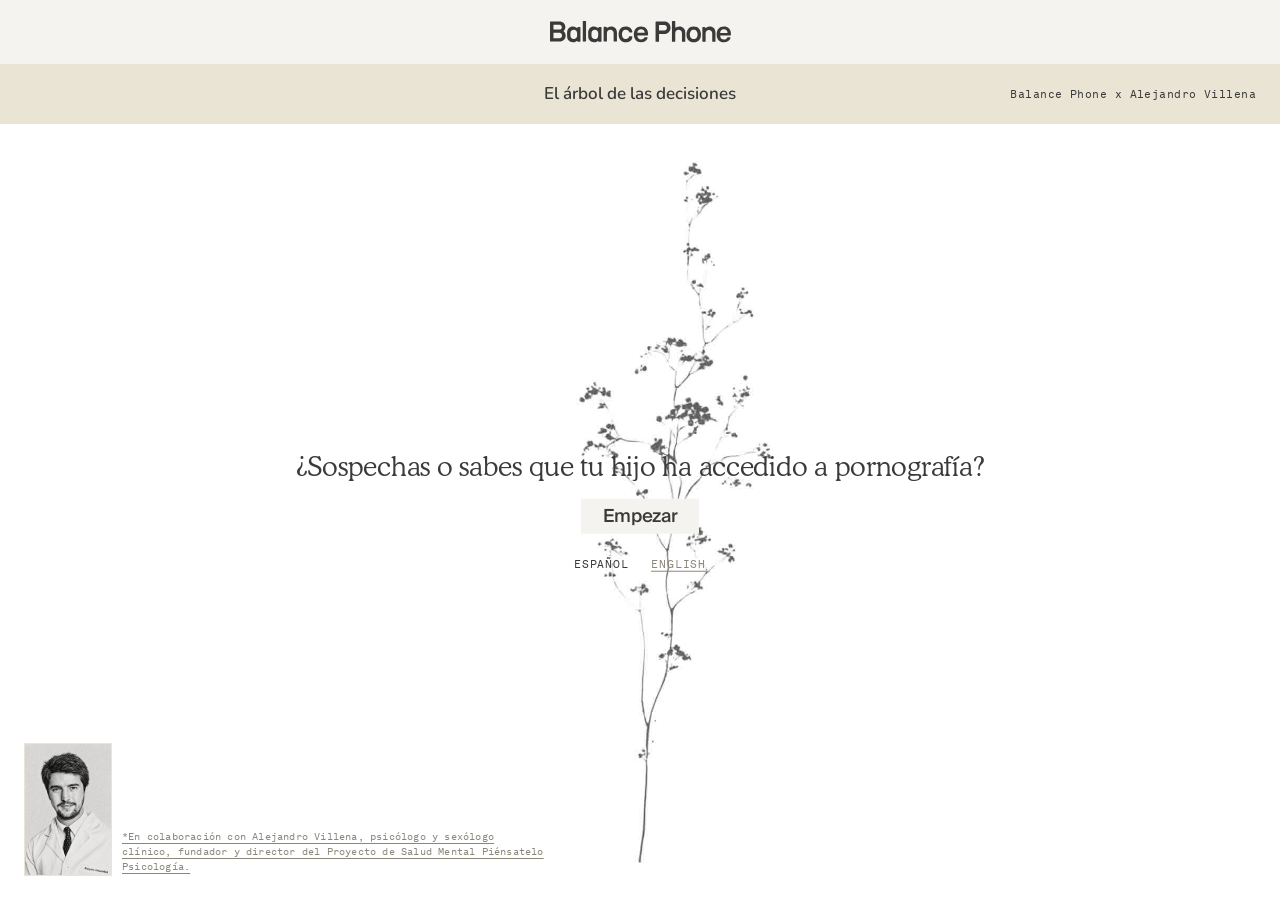
==== commit ccd89efd: "Balance Phone x Alejandro Villena on every step, in the band Co-Authored-By: Claude Fable 5.1 <norep" ====
--- a/arbol-v2.html
+++ b/arbol-v2.html
@@ -29,8 +29,10 @@
 /* ═══ masthead: wordmark bar and the beige band, as in the mock ═══ */
 .top{flex:0 0 var(--top);display:flex;align-items:center;justify-content:center;background:var(--warm)}
 .logo{display:block;width:181px;color:var(--ink)}   /* the wordmark alone, 181x21 (designer, 23/09) */ .logo svg{display:block;width:100%;height:auto}
-.band{flex:0 0 var(--band);display:flex;align-items:center;justify-content:center;background:var(--page);
-  font-family:'Nunito',var(--body);font-weight:600;font-size:17px;letter-spacing:0}   /* Nunito by the designer's spec, 23/09 */
+.band{flex:0 0 var(--band);position:relative;display:flex;align-items:center;justify-content:center;background:var(--page);
+  font-family:'Nunito',var(--body);font-weight:600;font-size:17px;letter-spacing:0}
+/* the collaboration, on every step: small, in the band's right corner (the doctor's request, 28/09) */
+.byline{position:absolute;right:24px;top:50%;transform:translateY(-50%);font-family:var(--mono);font-weight:400;font-size:11px;letter-spacing:.04em;color:var(--ink)}   /* Nunito by the designer's spec, 23/09 */
 
 /* ═══ the stage: one static camera ═══════════════════════════════ */
 .stage{flex:1;position:relative;overflow:hidden;background:var(--card);min-height:0}
@@ -116,6 +118,7 @@
   .stage{flex:none;min-height:calc(100dvh - var(--top) - var(--band));overflow:visible}
   .hero{position:relative;height:calc(100dvh - var(--top) - var(--band))}
   .hero h1{font-size:23px}
+  .band{flex:none;flex-direction:column;gap:3px;min-height:var(--band);padding:10px 16px} .byline{position:static;transform:none;font-size:10px}
   .credit{left:16px;bottom:16px;right:16px;max-width:none} .credit img{width:56px} .credit figcaption{font-size:9px}
   .stage[data-phase="grow"] .hero{display:none}
   .grow{position:relative;inset:auto;display:none;flex-direction:column;min-height:calc(100dvh - var(--top) - var(--band))}
@@ -129,7 +132,7 @@
 </head>
 <body>
 <header class="top"><span class="logo" role="img" aria-label="Balance Phone"><svg xmlns="http://www.w3.org/2000/svg" fill="none" viewBox="137 0 952 113"><path fill="currentColor" d="M941.639 109.627C939.986 109.627 938.634 108.259 938.634 106.588V35.1834C938.634 33.5123 939.986 32.1449 941.639 32.1449H949.604C953.662 32.1449 953.211 36.5508 956.818 36.5508C961.026 36.5508 963.129 29.5622 977.707 29.5622C994.839 29.5622 1007.61 41.1085 1007.61 61.9222V106.588C1007.61 108.259 1006.26 109.627 1004.61 109.627H993.486C991.833 109.627 990.48 108.259 990.48 106.588V64.6569C990.48 53.1106 983.267 46.7297 973.198 46.7297C962.979 46.7297 955.766 53.1106 955.766 64.6569V106.588C955.766 108.259 954.413 109.627 952.76 109.627H941.639Z"/><path fill="currentColor" d="M695.297 109.627C693.639 109.627 692.282 108.249 692.282 106.565V5.52534C692.282 3.84134 693.639 2.46353 695.297 2.46353H738.557C757.248 2.46353 771.115 16.3947 771.115 35.531C771.115 54.5142 757.398 68.5985 738.557 68.5985H712.028C711.124 68.5985 710.521 69.2108 710.521 70.1294V106.565C710.521 108.249 709.164 109.627 707.506 109.627H695.297ZM710.521 48.8498C710.521 49.7684 711.124 50.3807 712.028 50.3807H738.406C746.093 50.3807 752.273 43.7979 752.273 35.531C752.273 27.2641 746.093 20.6813 738.406 20.6813H712.028C711.124 20.6813 710.521 21.2936 710.521 22.2122V48.8498Z"/><path fill="currentColor" d="M893.125 29.5625C905.272 29.5778 915.17 33.8239 921.923 41.547C927.785 48.6771 931.243 58.538 931.243 70.826C931.243 82.9625 927.786 92.9753 921.923 99.9538C915.214 107.778 905.399 112.019 893.359 112.088L893.359 112.089C893.261 112.09 893.162 112.09 893.063 112.09C893.062 112.09 893.061 112.09 893.06 112.09C893.037 112.09 893.014 112.09 892.992 112.09V112.09C880.845 112.074 870.947 107.828 864.194 100.105C858.332 92.9752 854.874 83.1142 854.874 70.826C854.874 58.6896 858.332 48.677 864.194 41.6986C870.904 33.8747 880.718 29.6329 892.758 29.5637V29.5631C892.856 29.5624 892.955 29.5622 893.054 29.5622H893.125V29.5625ZM893.057 46.7049C886.142 46.7049 881.031 49.1322 877.573 53.6833C874.266 57.7794 872.462 63.6959 872.462 70.826C872.462 77.9562 874.266 83.8729 877.573 87.969C881.031 92.5201 886.142 94.9474 893.057 94.9474C893.058 94.9474 893.059 94.9474 893.06 94.9474C899.975 94.9474 905.086 92.5201 908.543 87.969C911.851 83.8729 913.655 77.9562 913.655 70.826C913.655 63.6959 911.851 57.7794 908.543 53.6833C905.086 49.1322 899.975 46.7049 893.06 46.7049H893.057Z"/><path fill="currentColor" d="M1052.03 112.09C1027.39 112.09 1013.77 95.4025 1013.77 70.8262C1013.77 46.4016 1027.54 29.5622 1051.57 29.5622C1074.52 29.5622 1088.91 43.6709 1088.91 67.1852V72.6466C1088.91 75.3773 1087.23 76.7427 1084.93 76.7427H1034.12C1033.21 76.7427 1032.59 77.3495 1032.59 78.4115C1033.05 90.5479 1041.62 97.3747 1052.03 97.3747C1060.14 97.3747 1065.19 94.1889 1068.25 88.8792C1069.32 87.0587 1070.39 86.1485 1072.08 86.1485H1083.86C1085.54 86.1485 1087.23 87.5138 1086.61 89.7894C1082.79 102.684 1070.7 112.09 1052.03 112.09ZM1032.44 61.4204C1032.44 62.3307 1033.05 62.9375 1034.12 62.9375H1069.63C1070.55 62.9375 1071 62.3307 1071 61.4204C1071 51.863 1063.66 43.8226 1051.57 43.8226C1040.25 43.8226 1032.9 51.863 1032.44 61.4204Z"/><path fill="currentColor" d="M781.564 109.627C779.882 109.627 778.505 108.256 778.505 106.581V3.04518C778.505 1.37033 779.882 0 781.564 0H792.883C794.566 0 795.943 1.37033 795.943 3.04518V31.8222C795.943 33.9538 796.861 34.8674 798.543 34.8674C802.673 34.8674 803.897 29.386 818.275 29.386C835.713 29.386 848.715 41.2622 848.715 62.5785V106.581C848.715 108.256 847.339 109.627 845.656 109.627H834.337C832.654 109.627 831.277 108.256 831.277 106.581V65.3192C831.277 53.2907 823.935 46.5913 813.687 46.5913C803.285 46.5913 795.943 53.2907 795.943 65.3192V106.581C795.943 108.256 794.566 109.627 792.883 109.627H781.564Z"/><path fill="currentColor" d="M615.986 112.09C591.348 112.09 577.729 95.1534 577.729 70.2103C577.729 45.4211 591.501 28.3305 615.527 28.3305C638.481 28.3305 652.866 42.6497 652.866 66.515V72.0579C652.866 74.8294 651.183 76.2151 648.887 76.2151H598.081C597.163 76.2151 596.551 76.831 596.551 77.9088C597.01 90.2264 605.58 97.155 615.986 97.155C624.096 97.155 629.146 93.9217 632.207 88.5327C633.278 86.6851 634.349 85.7613 636.033 85.7613H647.816C649.499 85.7613 651.183 87.147 650.57 89.4565C646.745 102.544 634.655 112.09 615.986 112.09ZM596.398 60.6642C596.398 61.588 597.01 62.2039 598.081 62.2039H633.584C634.502 62.2039 634.961 61.588 634.961 60.6642C634.961 50.9641 627.616 42.8036 615.527 42.8036C604.203 42.8036 596.857 50.9641 596.398 60.6642Z"/><path fill="currentColor" d="M535.954 112.09C523.744 112.09 513.794 107.779 507.011 99.9265C501.131 92.6899 497.664 82.6819 497.664 70.2103C497.664 57.8927 501.131 47.7307 507.011 40.6481C513.794 32.6416 523.744 28.3305 535.954 28.3305C554.798 28.3305 568.667 39.5703 570.325 56.8149C570.476 58.5086 569.27 59.8943 567.612 59.8943H556.004C554.497 59.8943 553.441 59.1245 552.838 57.4308C551.18 51.118 545.904 45.7291 535.954 45.7291C529.02 45.7291 523.894 48.1926 520.427 52.8117C517.111 56.9689 515.302 62.9737 515.302 70.2103C515.302 77.4469 517.111 83.4517 520.427 87.6089C523.894 92.228 529.02 94.6915 535.954 94.6915C545.15 94.6915 551.18 89.3026 552.838 82.9898C553.441 81.2961 554.497 80.5263 556.004 80.5263H567.612C569.27 80.5263 570.476 81.912 570.325 83.6057C568.667 100.85 554.195 112.09 535.954 112.09Z"/><path fill="currentColor" d="M421.89 108.395C420.208 108.395 418.831 107.028 418.831 105.356V33.9517C418.831 32.2805 420.208 30.9132 421.89 30.9132H429.997C434.127 30.9132 433.669 35.319 437.34 35.319C441.623 35.319 443.764 28.3305 458.602 28.3305C476.039 28.3305 489.041 39.8768 489.041 60.6905V105.356C489.041 107.028 487.665 108.395 485.982 108.395H474.663C472.98 108.395 471.604 107.028 471.604 105.356V63.4251C471.604 51.8788 464.261 45.498 454.013 45.498C443.611 45.498 436.269 51.8788 436.269 63.4251V105.356C436.269 107.028 434.892 108.395 433.21 108.395H421.89Z"/><path fill="currentColor" d="M367.975 28.3305C382.812 28.3305 384.954 35.4146 389.237 35.4148C392.908 35.4148 392.449 30.9489 396.579 30.9488H404.686C406.369 30.9488 407.745 32.3347 407.745 34.0288V106.429C407.745 107.612 407.064 108.643 406.075 109.152C405.658 109.368 405.186 109.491 404.686 109.491H393.367C391.684 109.491 390.308 108.105 390.308 106.411V105.2C389.993 105.105 389.64 105.051 389.237 105.051C384.954 105.051 382.812 112.09 367.975 112.09C350.537 112.09 337.535 100.461 337.535 79.4973V61.1337C337.535 42.7425 349.272 28.3305 367.975 28.3305ZM372.564 45.7331C362.315 45.7331 354.973 52.2014 354.973 63.9057V76.7432C354.973 88.3724 362.315 94.7991 372.564 94.7991C382.884 94.7991 390.193 88.4725 390.306 77.0148L390.308 76.7432V63.9057C390.308 52.2013 382.965 45.7331 372.564 45.7331Z"/><path fill="currentColor" d="M257.116 28.3305C271.954 28.3305 274.095 35.4097 278.378 35.4097C282.049 35.4095 281.591 30.947 285.72 30.9469H293.828C295.51 30.947 296.887 32.3321 296.887 34.0247V106.396C296.887 108.089 295.51 109.474 293.828 109.474H285.72C281.591 109.474 282.049 105.011 278.378 105.011C274.095 105.011 271.954 112.09 257.116 112.09C239.679 112.09 226.677 100.394 226.677 79.3111V61.1098C226.677 42.7322 238.414 28.3305 257.116 28.3305ZM261.705 45.7205C251.457 45.7205 244.115 52.1841 244.115 63.8797V76.5412C244.115 88.2369 251.457 94.7004 261.705 94.7004C272.026 94.7003 279.334 88.3373 279.448 76.8142L279.449 76.5412V63.8797C279.449 52.1842 272.107 45.7206 261.705 45.7205Z"/><path fill="currentColor" d="M312.23 108.395C310.566 108.395 309.205 107.04 309.205 105.384V3.01096C309.205 1.35494 310.566 0 312.23 0H323.424C325.088 0 326.45 1.35494 326.45 3.01096V105.384C326.45 107.04 325.088 108.395 323.424 108.395H312.23Z"/><path fill="currentColor" d="M139.798 108.395C138.126 108.395 136.758 107.033 136.758 105.368V5.49014C136.758 3.8255 138.126 2.46353 139.798 2.46353H187.217C204.847 2.46353 217.614 15.1753 217.614 31.6703C217.614 39.3882 215.03 46.5007 208.951 51.4946C207.887 52.4026 207.887 53.7646 209.103 54.6726C215.486 59.5151 219.286 67.8383 219.286 76.4642C219.286 95.2291 206.215 108.395 187.217 108.395H139.798ZM154.844 89.3273C154.844 90.2352 155.452 90.8406 156.364 90.8406H186.153C194.512 90.8406 200.288 84.182 200.288 76.1615C200.288 68.2923 194.36 61.6338 186.153 61.6338H156.364C155.452 61.6338 154.844 62.2391 154.844 63.1471V89.3273ZM154.844 43.7768C154.844 44.6848 155.452 45.2901 156.364 45.2901H186.457C193.448 45.2901 198.92 39.5395 198.92 32.427C198.92 25.1631 193.448 19.2612 186.457 19.2612H156.364C155.452 19.2612 154.844 19.8665 154.844 20.7745V43.7768Z"/></svg></span></header>
-<div class="band">El árbol de las decisiones</div>
+<div class="band"><span class="band-title">El árbol de las decisiones</span><span class="byline">Balance Phone x Alejandro Villena</span></div>
 <main class="stage" id="stage" data-phase="landing" data-view="walk">
   <section class="hero" id="hero">
     <canvas class="turn" id="turn" width="754" height="1400" aria-hidden="true"></canvas>
@@ -297,7 +300,7 @@
 let T=TT[LANG], UI=UI_ALL[LANG], RECALL=RECALL_ALL[LANG];
 function setLang(l){
   if(!(l in TT)) return; LANG=l; T=TT[l]; UI=UI_ALL[l]; RECALL=RECALL_ALL[l];
-  document.documentElement.lang=l; document.title=UI.title; $('.band').textContent=UI.band;
+  document.documentElement.lang=l; document.title=UI.title; $('.band-title').textContent=UI.band;
   $('#heroq').textContent=tidy(T.start.q); $('[data-start]').textContent=UI.start; $('#credit').textContent=UI.credit;
   document.querySelectorAll('.lang button').forEach(b=> b.setAttribute('aria-selected', String(b.dataset.lang===l)));
   document.querySelectorAll('.views button').forEach(b=> b.textContent=UI[b.dataset.view]);                 // V2 only
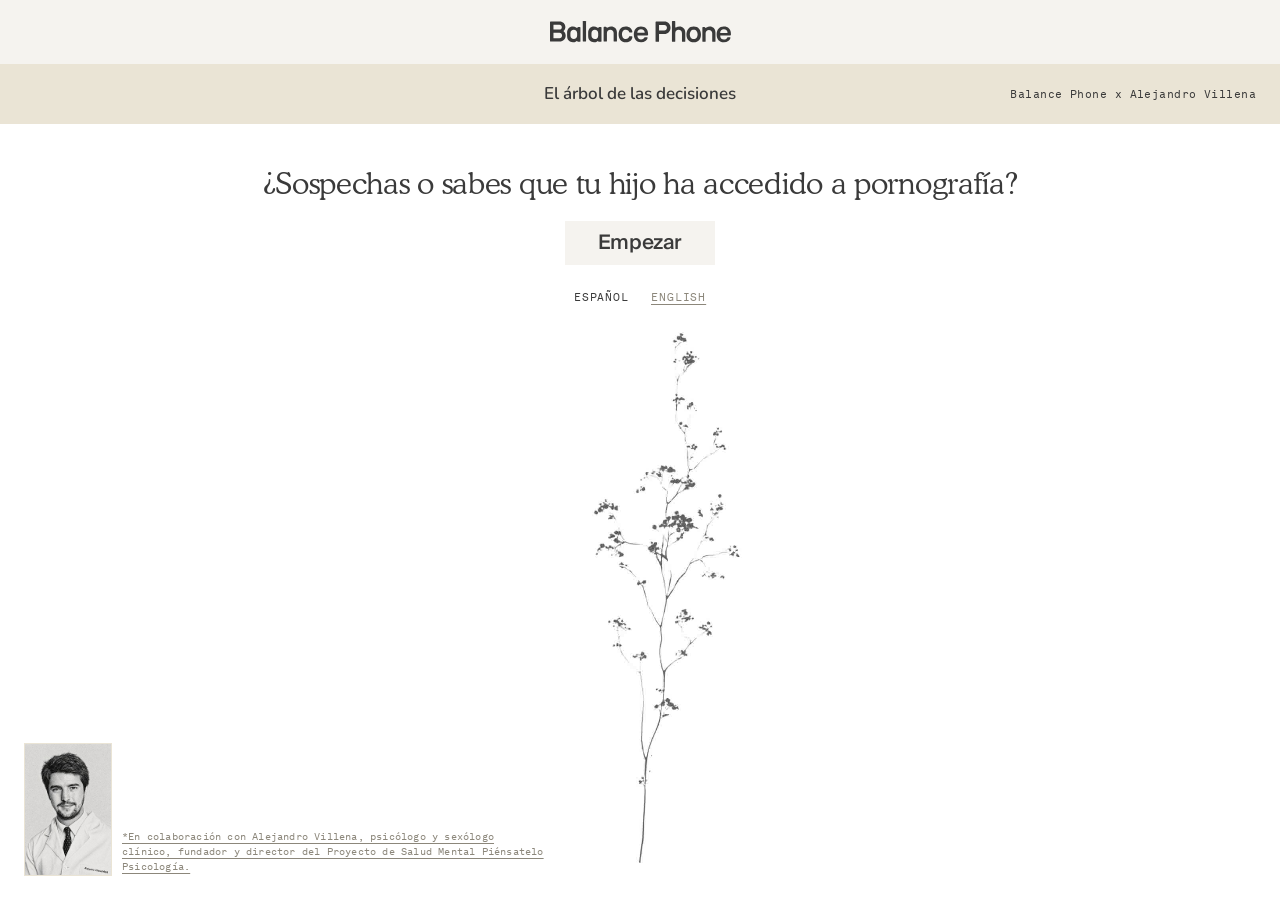
==== commit aed894da: "Cover: words on top, larger Empezar, tree beneath; the credit shows in the overview Co-Authored-By: " ====
--- a/arbol-v2.html
+++ b/arbol-v2.html
@@ -38,13 +38,13 @@
 .stage{flex:1;position:relative;overflow:hidden;background:var(--card);min-height:0}
 
 /* landing: the turning tree, the question over it, one button */
-.hero{position:absolute;inset:0;display:grid;grid-template-rows:100%;place-items:center;transition:transform 1s var(--ease),opacity .9s ease}   /* words over the tree here, the one place that is allowed (designer, 23/09) */
-.hero .turn{height:calc(100% - 40px);width:auto;max-width:100%;display:block;justify-self:center;opacity:.8}   /* dimmed a little, Pelayo 22/09 */
-.hero-copy{position:absolute;left:0;right:0;top:50%;transform:translateY(-50%);display:flex;flex-direction:column;align-items:center;gap:16px;padding:0 24px;text-align:center;
-  pointer-events:none}   /* the cursor reaches the tree through the words; only the button catches it */
-.hero-copy .btn{pointer-events:auto}
+.hero{position:absolute;inset:0;display:flex;flex-direction:column;align-items:center;padding:44px 24px 24px;transition:transform 1s var(--ease),opacity .9s ease}   /* the words on top, the tree beneath them (Pelayo, 29/09) */
+.hero-copy{display:flex;flex-direction:column;align-items:center;gap:18px;padding:0;text-align:center}
+.hero-copy .btn{min-height:44px;min-width:150px;font-size:20px;padding:6px 28px}
+.hero .turnbox{flex:1 1 0;min-height:0;width:100%;display:flex;justify-content:center;margin-top:14px}
+.hero .turn{height:100%;width:auto;max-width:100%;display:block;opacity:.8}   /* dimmed a little, Pelayo 22/09 */
 .hero-copy .lang{display:flex;gap:22px;margin-top:6px}   /* the language, chosen before anything grows */
-.hero-copy .lang button{pointer-events:auto;font-family:var(--mono);font-weight:400;font-size:11px;letter-spacing:.08em;text-transform:uppercase;color:var(--b2);text-decoration:underline;text-underline-offset:3px}
+.hero-copy .lang button{font-family:var(--mono);font-weight:400;font-size:11px;letter-spacing:.08em;text-transform:uppercase;color:var(--b2);text-decoration:underline;text-underline-offset:3px}
 .hero-copy .lang button[aria-selected="true"]{color:var(--ink);text-decoration:none}
 .hero-copy .lang button:hover{color:var(--green-02)}
 /* the collaborating doctor, bottom left of the start screen (Pelayo, 25/09) */
@@ -52,7 +52,7 @@
 .credit img{display:block;width:88px;height:auto;border:1px solid var(--page)}
 .credit figcaption{font-family:var(--mono);font-weight:400;font-size:10px;line-height:1.5;letter-spacing:.02em;color:var(--b2);text-decoration:underline;text-underline-offset:3px;padding-bottom:2px}
 @media (min-width:1360px){.credit{max-width:none} .credit figcaption{white-space:pre-line}}   /* two lines, broken where the mock breaks; narrower windows wrap naturally */
-.hero h1{font-family:var(--display);font-weight:300;font-size:27px;line-height:1.15;letter-spacing:-.01em;max-width:720px;text-wrap:balance}
+.hero h1{font-family:var(--display);font-weight:300;font-size:30px;line-height:1.15;letter-spacing:-.01em;max-width:760px;text-wrap:balance}
 .stage[data-phase="grow"] .hero{transform:translateY(38%);opacity:0;pointer-events:none}
 
 /* the shop-style controls as the mock draws them: warm fill, no outline */
@@ -113,19 +113,21 @@
 .lbl[data-side="left"]{text-align:right}
 .stage[data-view="map"] .lbl{opacity:.45}
 .stage[data-view="map"] .lbl.is-seen{opacity:1}
+.grow .credit{display:none} .stage[data-view="map"] .grow .credit{display:flex}   /* the collaboration shows again with the whole tree (Pelayo, 29/09) */
 @media (max-width:900px){
   body{overflow:auto}
   .stage{flex:none;min-height:calc(100dvh - var(--top) - var(--band));overflow:visible}
   .hero{position:relative;height:calc(100dvh - var(--top) - var(--band))}
-  .hero h1{font-size:23px}
+  .hero{padding:24px 16px 16px} .hero h1{font-size:24px}
   .band{flex:none;flex-direction:column;gap:3px;min-height:var(--band);padding:10px 16px} .byline{position:static;transform:none;font-size:10px}
-  .credit{left:16px;bottom:16px;right:16px;max-width:none} .credit img{width:56px} .credit figcaption{font-size:9px}
+  .hero .credit{position:static;margin-top:14px;align-self:flex-start;max-width:none} .credit img{width:56px} .credit figcaption{font-size:9px}   /* on phones the credit sits under the tree, not across it */
   .stage[data-phase="grow"] .hero{display:none}
   .grow{position:relative;inset:auto;display:none;flex-direction:column;min-height:calc(100dvh - var(--top) - var(--band))}
   .stage[data-phase="grow"] .grow{display:flex}
   .cam{position:relative;inset:auto;height:54dvh;flex:0 0 auto}
   .panel{position:static;width:auto;padding:16px 20px 40px;opacity:1;pointer-events:auto}
   .stage[data-view="map"] .panel{display:none}
+  .stage[data-view="map"] .grow .credit{position:static;padding:16px 20px 32px}
   .panel .panel-scroll{max-height:none}
 }
 </style>
@@ -135,13 +137,13 @@
 <div class="band"><span class="band-title">El árbol de las decisiones</span><span class="byline">Balance Phone x Alejandro Villena</span></div>
 <main class="stage" id="stage" data-phase="landing" data-view="walk">
   <section class="hero" id="hero">
-    <canvas class="turn" id="turn" width="754" height="1400" aria-hidden="true"></canvas>
     <div class="hero-copy">
       <h1 id="heroq"></h1>
       <button class="btn" data-start>Empezar</button>
       <div class="lang" role="group" aria-label="Idioma / Language"><button data-lang="es" aria-selected="true">Español</button><button data-lang="en" aria-selected="false">English</button></div>
     </div>
-    <figure class="credit"><img src="assets/villena.jpg" alt="Alejandro Villena" width="220" height="336"><figcaption id="credit"></figcaption></figure>
+    <div class="turnbox"><canvas class="turn" id="turn" width="754" height="1400" aria-hidden="true"></canvas></div>
+    <figure class="credit"><img src="assets/villena.jpg" alt="Alejandro Villena" width="220" height="336"><figcaption id="credit" class="credit-text"></figcaption></figure>
   </section>
   <section class="grow" id="grow">
     <div class="cam" id="cam">
@@ -149,6 +151,7 @@
       <div class="labels" id="labels"></div>
       <div class="views"><button data-view="walk" aria-selected="true">Recorrido</button><button data-view="map" aria-selected="false">Vista general</button></div>
     </div>
+    <figure class="credit map-credit" aria-hidden="true"><img src="assets/villena.jpg" alt="" width="220" height="336"><figcaption class="credit-text"></figcaption></figure>
     <div class="panel" id="panel" data-side="right"><div class="panel-scroll" id="pscroll"></div></div>
   </section>
 </main>
@@ -301,7 +304,7 @@
 function setLang(l){
   if(!(l in TT)) return; LANG=l; T=TT[l]; UI=UI_ALL[l]; RECALL=RECALL_ALL[l];
   document.documentElement.lang=l; document.title=UI.title; $('.band-title').textContent=UI.band;
-  $('#heroq').textContent=tidy(T.start.q); $('[data-start]').textContent=UI.start; $('#credit').textContent=UI.credit;
+  $('#heroq').textContent=tidy(T.start.q); $('[data-start]').textContent=UI.start; document.querySelectorAll('.credit-text').forEach(el=> el.textContent=UI.credit);
   document.querySelectorAll('.lang button').forEach(b=> b.setAttribute('aria-selected', String(b.dataset.lang===l)));
   document.querySelectorAll('.views button').forEach(b=> b.textContent=UI[b.dataset.view]);                 // V2 only
   document.querySelectorAll('.lbl').forEach(d=>{ const n=T[d.dataset.id]; d.textContent=tidy(n.lbl||n.q); });  // V2 only
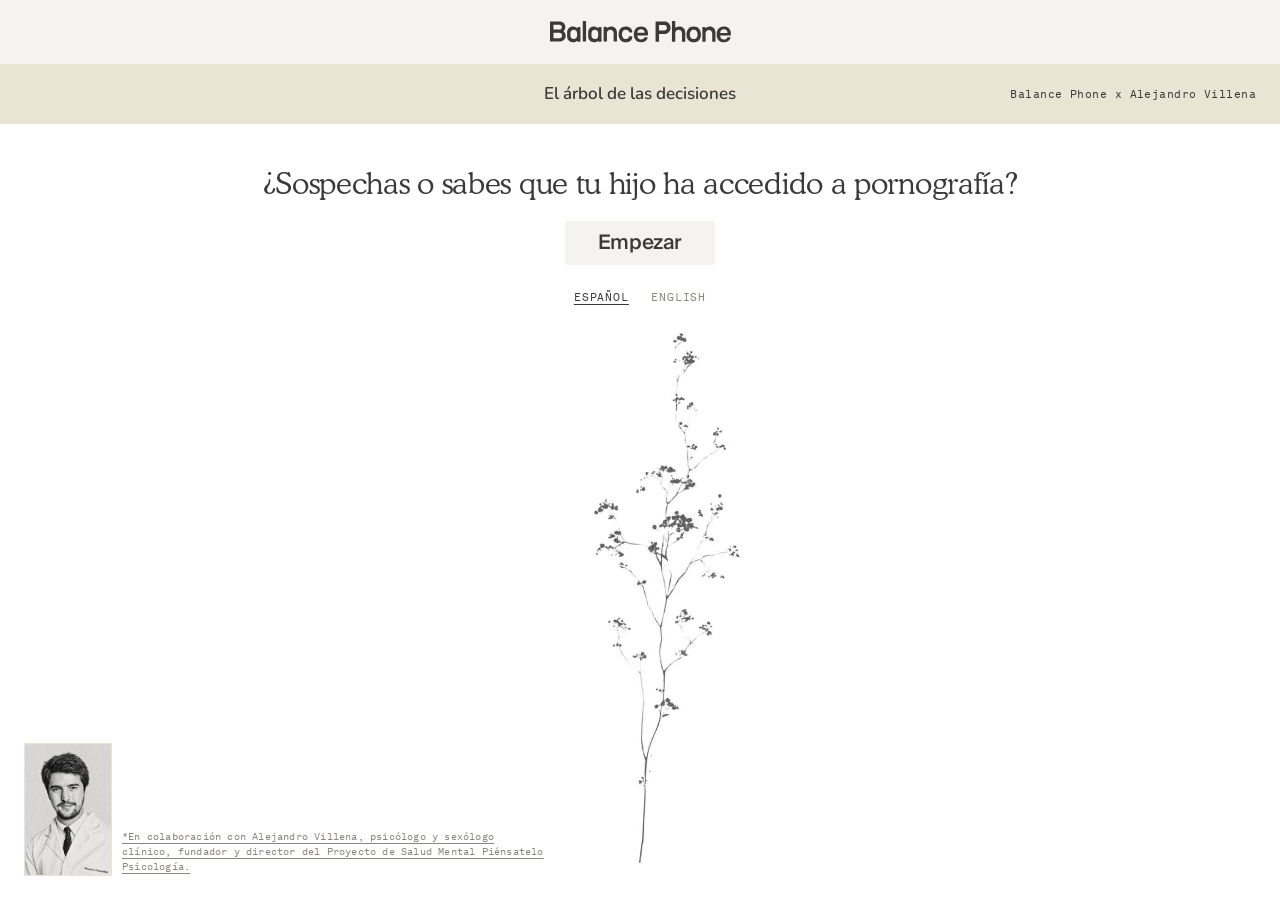
==== commit 6bf9e878: "The underline marks the language and the view in use Co-Authored-By: Claude Fable 5.1 <noreply@anthr" ====
--- a/arbol-v2.html
+++ b/arbol-v2.html
@@ -44,8 +44,8 @@
 .hero .turnbox{flex:1 1 0;min-height:0;width:100%;display:flex;justify-content:center;margin-top:14px}
 .hero .turn{height:100%;width:auto;max-width:100%;display:block;opacity:.8}   /* dimmed a little, Pelayo 22/09 */
 .hero-copy .lang{display:flex;gap:22px;margin-top:6px}   /* the language, chosen before anything grows */
-.hero-copy .lang button{font-family:var(--mono);font-weight:400;font-size:11px;letter-spacing:.08em;text-transform:uppercase;color:var(--b2);text-decoration:underline;text-underline-offset:3px}
-.hero-copy .lang button[aria-selected="true"]{color:var(--ink);text-decoration:none}
+.hero-copy .lang button{font-family:var(--mono);font-weight:400;font-size:11px;letter-spacing:.08em;text-transform:uppercase;color:var(--b2);text-decoration:none;text-underline-offset:3px}
+.hero-copy .lang button[aria-selected="true"]{color:var(--ink);text-decoration:underline}   /* the underline marks the one in use (Pelayo, 29/09) */
 .hero-copy .lang button:hover{color:var(--green-02)}
 /* the collaborating doctor, bottom left of the start screen (Pelayo, 25/09) */
 .credit{position:absolute;left:24px;bottom:24px;display:flex;align-items:flex-end;gap:10px;max-width:520px;pointer-events:none}
@@ -107,7 +107,7 @@
 .inner .recall{margin-top:14px;color:var(--b2);font-size:14px;line-height:1.45}
 .panel .panel-scroll{max-height:100%;overflow:auto}
 .views{position:absolute;top:18px;right:22px;display:flex;gap:20px;z-index:4}
-.views button{color:var(--b2)} .views button[aria-selected="true"]{color:var(--ink)}
+.views button{color:var(--b2);text-decoration:none} .views button[aria-selected="true"]{color:var(--ink);text-decoration:underline}   /* same rule as the languages */
 .lbl{position:absolute;max-width:172px;font-family:var(--display);font-weight:300;font-size:14px;line-height:1.2;color:var(--ink);text-wrap:balance;
   opacity:0;transition:opacity .45s ease;pointer-events:none;transform:translateY(-50%)}
 .lbl[data-side="left"]{text-align:right}
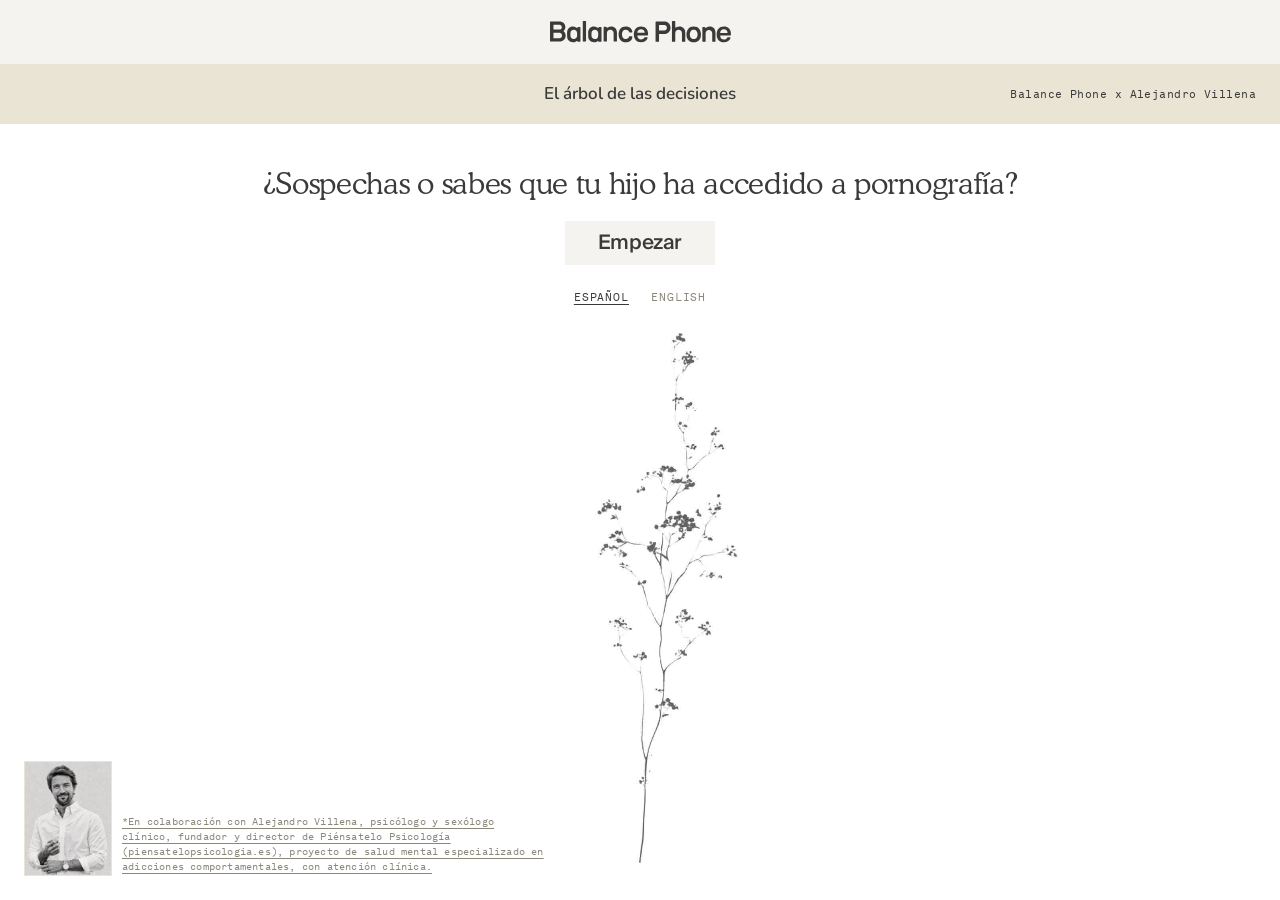
==== commit 0bc7ce4a: "Resources from any stop, the professional's project and new portrait Co-Authored-By: Claude Fable 5." ====
--- a/arbol-v2.html
+++ b/arbol-v2.html
@@ -80,9 +80,9 @@
 .panel .note{margin-top:8px;color:var(--b2);font-size:15px}
 .choices{display:flex;gap:10px;margin-top:14px;flex-wrap:wrap}
 .links{display:flex;gap:22px;margin-top:14px}
-.links button,.views button{font-family:var(--mono);font-weight:400;font-size:11px;letter-spacing:.08em;text-transform:uppercase;
+.links button,.views button,.res-close{font-family:var(--mono);font-weight:400;font-size:11px;letter-spacing:.08em;text-transform:uppercase;
   text-decoration:underline;text-underline-offset:3px}
-.links button:hover,.views button:hover{color:var(--green-02)}
+.links button:hover,.views button:hover,.res-close:hover{color:var(--green-02)}
 .more{display:inline-flex;align-items:center;gap:8px;margin-top:14px;font-family:var(--mono);font-weight:400;font-size:11px;
   letter-spacing:.08em;text-transform:uppercase;text-decoration:underline;text-underline-offset:3px}
 .more::before{content:"";width:9px;height:9px;background:var(--ink);border-radius:50%;flex:0 0 auto}
@@ -113,7 +113,10 @@
 .lbl[data-side="left"]{text-align:right}
 .stage[data-view="map"] .lbl{opacity:.45}
 .stage[data-view="map"] .lbl.is-seen{opacity:1}
-.grow .credit{display:none} .stage[data-view="map"] .grow .credit{display:flex}   /* the collaboration shows again with the whole tree (Pelayo, 29/09) */
+.grow .credit{display:none} .stage[data-view="map"] .grow .credit{display:flex}
+/* the resources of the last stop, reachable from any stop (Pelayo, 29/09) */
+.res{position:absolute;right:22px;top:48px;width:340px;max-height:calc(100% - 72px);overflow:auto;background:var(--card);padding:6px 0 12px 12px;z-index:5}
+.res[hidden]{display:none} .res-head{display:flex;justify-content:space-between;align-items:center;gap:16px} .res-head .lab{color:var(--green-02)}   /* the collaboration shows again with the whole tree (Pelayo, 29/09) */
 @media (max-width:900px){
   body{overflow:auto}
   .stage{flex:none;min-height:calc(100dvh - var(--top) - var(--band));overflow:visible}
@@ -128,6 +131,7 @@
   .panel{position:static;width:auto;padding:16px 20px 40px;opacity:1;pointer-events:auto}
   .stage[data-view="map"] .panel{display:none}
   .stage[data-view="map"] .grow .credit{position:static;padding:16px 20px 32px}
+  .res{position:static;width:auto;max-height:none;padding:16px 20px 24px}
   .panel .panel-scroll{max-height:none}
 }
 </style>
@@ -143,15 +147,16 @@
       <div class="lang" role="group" aria-label="Idioma / Language"><button data-lang="es" aria-selected="true">Español</button><button data-lang="en" aria-selected="false">English</button></div>
     </div>
     <div class="turnbox"><canvas class="turn" id="turn" width="754" height="1400" aria-hidden="true"></canvas></div>
-    <figure class="credit"><img src="assets/villena.jpg" alt="Alejandro Villena" width="220" height="336"><figcaption id="credit" class="credit-text"></figcaption></figure>
+    <figure class="credit"><img src="assets/villena.jpg" alt="Alejandro Villena" width="220" height="288"><figcaption id="credit" class="credit-text"></figcaption></figure>
   </section>
   <section class="grow" id="grow">
     <div class="cam" id="cam">
       <div class="world" id="world"></div>
       <div class="labels" id="labels"></div>
-      <div class="views"><button data-view="walk" aria-selected="true">Recorrido</button><button data-view="map" aria-selected="false">Vista general</button></div>
+      <div class="views"><button data-view="walk" aria-selected="true">Recorrido</button><button data-view="map" aria-selected="false">Vista general</button><button data-res aria-selected="false">Recursos</button></div>
     </div>
-    <figure class="credit map-credit" aria-hidden="true"><img src="assets/villena.jpg" alt="" width="220" height="336"><figcaption class="credit-text"></figcaption></figure>
+    <aside class="res" id="res" hidden><div class="res-head"><span class="mono lab">Recursos</span><button class="res-close" data-res>Cerrar</button></div><div class="res-body" id="resbody"></div></aside>
+    <figure class="credit map-credit" aria-hidden="true"><img src="assets/villena.jpg" alt="" width="220" height="288"><figcaption class="credit-text"></figcaption></figure>
     <div class="panel" id="panel" data-side="right"><div class="panel-scroll" id="pscroll"></div></div>
   </section>
 </main>
@@ -170,6 +175,7 @@
   faber:'https://www.amazon.es/hablar-ni%C3%B1os-escuchen-escuchar-hablen/dp/0060730889',
   podcast:'https://open.spotify.com/episode/58wniEGa0E5WYoURLYzPLA',
   duv:'https://www.daleunavuelta.org/',
+  pp:'https://piensatelopsicologia.es/',   /* the professional's own project; he left DUV (his note, 29/09/2026) */
   /* English-language equivalents, verified live 25/09/2026 */
   nspcc:'https://www.nspcc.org.uk/keeping-children-safe/online-safety/inappropriate-explicit-content/online-porn/',
   nspccHelp:'https://www.nspcc.org.uk/keeping-children-safe/our-services/nspcc-helpline/',
@@ -229,7 +235,7 @@
     grab:[{title:'Quiz', what:'Para seguir revisando en qué momento está a medida que crece.', href:LINK.quiz.es},
           {title:'Un pacto digital', what:'Para ajustar el acuerdo familiar a medida que crece.', href:LINK.pact.es},
           {title:'El semáforo del riesgo', what:'Herramientas de prevención más a fondo, del propio Villena: tres niveles de consumo, qué es cada uno, qué consecuencias tiene y las claves para actuar. PDF de una página.', href:LINK.semaforo.es},
-          {ext:1, es:1, title:'Asociación Dale Una Vuelta (DUV)', what:'Dirigida clínicamente por Villena. El recurso al que derivar si hace falta ayuda profesional real.', href:LINK.duv}]},
+          {ext:1, title:'Piénsatelo Psicología', what:'El proyecto de salud mental de Villena, especializado en adicciones comportamentales y con atención clínica. El recurso al que acudir si hace falta ayuda profesional.', href:LINK.pp}]},
   o6:{k:'end', open:'¿Cómo?', lbl:'Agradece que te haya escuchado',
     q:'Agradece que te haya escuchado.',
     quote:'Gracias por estar aquí, si algún día quieres hablar más, estoy para ti.'}
@@ -281,7 +287,8 @@
     why:'This does not end in a day. Explore other ways of talking about it together, and if you see signs that the use is not occasional, do not wait for it to sort itself out.',
     grab:[{title:'Quiz', what:'To keep checking where your child is at as they grow.', href:LINK.quiz.en},
           {title:'The Family Agreement', what:'To adjust the family agreement as they grow.', href:LINK.pact.en},
-          {title:'The risk traffic light', what:'Prevention tools in more depth, from Villena himself: three levels of use, what each one is, its consequences and the key points for acting. A one-page PDF.', href:LINK.semaforo.en}]},
+          {title:'The risk traffic light', what:'Prevention tools in more depth, from Villena himself: three levels of use, what each one is, its consequences and the key points for acting. A one-page PDF.', href:LINK.semaforo.en},
+          {ext:1, es:1, title:'Piénsatelo Psicología', what:'Villena\'s mental health project, specialising in behavioural addictions, with clinical care. Where to turn if professional help is needed.', href:LINK.pp}]},
   o6:{k:'end', open:'How?', lbl:'Thank them for listening',
     q:'Thank them for listening to you.',
     quote:'Thank you for being here. If one day you want to talk more, I am here for you.'}
@@ -293,10 +300,10 @@
 const UI_ALL = {
   es:{title:'El árbol de las decisiones · Balance Phone', band:'El árbol de las decisiones', start:'Empezar', yes:'Sí', no:'No', cont:'Continuar',
       back:'Volver atrás', reset:'Empezar de nuevo', close:'Cerrar', eg:'Por ejemplo', res:'Recursos', ext:'Recurso externo. ', inEs:'', walk:'Recorrido', map:'Vista general',
-      credit:'*En colaboración con Alejandro Villena, psicólogo y sexólogo clínico,\nfundador y director del Proyecto de Salud Mental Piénsatelo Psicología.'},
+      credit:'*En colaboración con Alejandro Villena, psicólogo y sexólogo clínico, fundador y director de\nPiénsatelo Psicología (piensatelopsicologia.es), proyecto de salud mental especializado\nen adicciones comportamentales, con atención clínica.'},
   en:{title:'The decision tree · Balance Phone', band:'The decision tree', start:'Start', yes:'Yes', no:'No', cont:'Continue',
       back:'Go back', reset:'Start again', close:'Close', eg:'For example', res:'Resources', ext:'External resource. ', inEs:'In Spanish. ', walk:'Path', map:'Overview',
-      credit:'*In collaboration with Alejandro Villena, clinical psychologist and sexologist,\nfounder and director of the mental health project Piénsatelo Psicología.'}
+      credit:'*In collaboration with Alejandro Villena, clinical psychologist and sexologist, founder and director of\nPiénsatelo Psicología (piensatelopsicologia.es), a mental health project specialising\nin behavioural addictions, with clinical care.'}
 };
 /* the language is chosen on the landing, before anything has grown; ?lang=en opens the page in English */
 let LANG = new URLSearchParams(location.search).get('lang')==='en' ? 'en' : 'es';
@@ -306,7 +313,8 @@
   document.documentElement.lang=l; document.title=UI.title; $('.band-title').textContent=UI.band;
   $('#heroq').textContent=tidy(T.start.q); $('[data-start]').textContent=UI.start; document.querySelectorAll('.credit-text').forEach(el=> el.textContent=UI.credit);
   document.querySelectorAll('.lang button').forEach(b=> b.setAttribute('aria-selected', String(b.dataset.lang===l)));
-  document.querySelectorAll('.views button').forEach(b=> b.textContent=UI[b.dataset.view]);                 // V2 only
+  document.querySelectorAll('.views button[data-view]').forEach(b=> b.textContent=UI[b.dataset.view]);     // V2 only
+  document.querySelectorAll('.views [data-res], .res-head .lab').forEach(el=> el.textContent=UI.res); document.querySelectorAll('.res-close').forEach(el=> el.textContent=UI.close);
   document.querySelectorAll('.lbl').forEach(d=>{ const n=T[d.dataset.id]; d.textContent=tidy(n.lbl||n.q); });  // V2 only
 }
 
@@ -451,10 +459,13 @@
 
 /* ═══ the words beside the current stop ═══ */
 let here='q1', path=[], busy=false;
+function grabsOf(n){ return (n.grab||[]).map(g=>`<a class="grab" href="${g.href}" target="_blank" rel="noopener"><span class="tile"><span>${esc(g.title)}</span><i>&darr;</i></span><p>${g.ext?UI.ext:''}${g.es?UI.inEs:''}${esc(g.what)}</p></a>`).join(''); }
+const resEl=$('#res');
+function toggleRes(open){ open = open===undefined ? resEl.hidden : open; if(open) $('#resbody').innerHTML=grabsOf(T.o5); resEl.hidden=!open; $('.views [data-res]').setAttribute('aria-selected', String(open)); }
 function html(id){
   const n=T[id], isQ=n.k==='q', isEnd=n.k==='exit'||n.k==='end';
   const voices=(n.voice||[]).map(v=>`<figure class="voice"><blockquote><p>${esc(v.t)}</p></blockquote><figcaption>${esc(v.who)}</figcaption></figure>`).join('');
-  const grabs=(n.grab||[]).map(g=>`<a class="grab" href="${g.href}" target="_blank" rel="noopener"><span class="tile"><span>${esc(g.title)}</span><i>&darr;</i></span><p>${g.ext?UI.ext:''}${g.es?UI.inEs:''}${esc(g.what)}</p></a>`).join('');
+  const grabs=grabsOf(n);
   const hidden=[ n.say?`<p class="say">${esc(n.say)}</p>`:'', n.quote?`<div class="quote"><span class="mono lab">${UI.eg}</span><p>${esc(n.quote)}</p></div>`:'',
     n.why?`<p class="why">${esc(n.why)}</p>`:'', voices, grabs?`<span class="mono lab res">${UI.res}</span>`+grabs:'', isEnd?`<p class="recall">${esc(RECALL)}</p>`:'' ].filter(Boolean).join('');
   const choices = isQ ? `<div class="choices"><button class="btn" data-pick="si">${UI.yes}</button><button class="btn alt" data-pick="no">${UI.no}</button></div>`
@@ -599,6 +610,7 @@
   if('back' in b.dataset) return back();
   if('reset' in b.dataset) return reset();
   if(b.dataset.view) return setView(b.dataset.view);
+  if('res' in b.dataset) return toggleRes();
 });
 document.addEventListener('keydown', e=>{
   if(e.metaKey||e.ctrlKey||e.altKey) return; const k=e.key.toLowerCase();
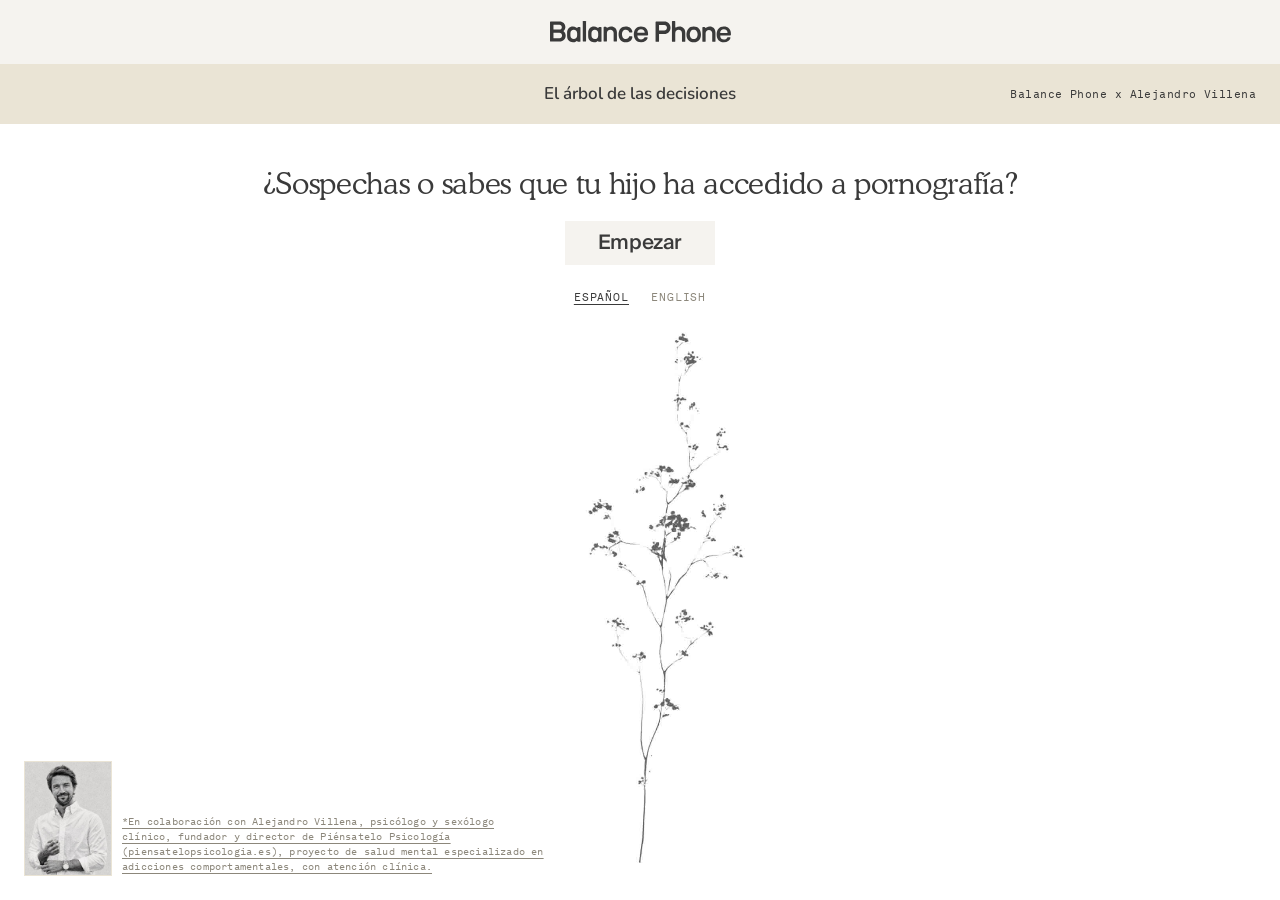
==== commit 0e794cdc: "Recursos is a view of its own; the fold label no longer shares its class; the overview keeps a band " ====
--- a/arbol-v2.html
+++ b/arbol-v2.html
@@ -115,8 +115,9 @@
 .stage[data-view="map"] .lbl.is-seen{opacity:1}
 .grow .credit{display:none} .stage[data-view="map"] .grow .credit{display:flex}
 /* the resources of the last stop, reachable from any stop (Pelayo, 29/09) */
-.res{position:absolute;right:22px;top:48px;width:340px;max-height:calc(100% - 72px);overflow:auto;background:var(--card);padding:6px 0 12px 12px;z-index:5}
-.res[hidden]{display:none} .res-head{display:flex;justify-content:space-between;align-items:center;gap:16px} .res-head .lab{color:var(--green-02)}   /* the collaboration shows again with the whole tree (Pelayo, 29/09) */
+.resbox{position:absolute;right:22px;top:48px;width:340px;max-height:calc(100% - 72px);overflow:auto;background:var(--card);padding:6px 0 12px 12px;z-index:5}   /* NOT .res: that class is the Recursos label inside every fold */
+.resbox{display:none} .stage[data-view="res"] .resbox{display:block} .stage[data-view="res"] .panel{opacity:0;pointer-events:none}   /* a view of its own: the walk panel hides while it is open */
+.res-head{display:flex;justify-content:space-between;align-items:center;gap:16px} .res-head .lab{color:var(--green-02)}   /* the collaboration shows again with the whole tree (Pelayo, 29/09) */
 @media (max-width:900px){
   body{overflow:auto}
   .stage{flex:none;min-height:calc(100dvh - var(--top) - var(--band));overflow:visible}
@@ -131,7 +132,7 @@
   .panel{position:static;width:auto;padding:16px 20px 40px;opacity:1;pointer-events:auto}
   .stage[data-view="map"] .panel{display:none}
   .stage[data-view="map"] .grow .credit{position:static;padding:16px 20px 32px}
-  .res{position:static;width:auto;max-height:none;padding:16px 20px 24px}
+  .resbox{position:static;width:auto;max-height:none;padding:16px 20px 24px} .stage[data-view="res"] .panel{display:none}
   .panel .panel-scroll{max-height:none}
 }
 </style>
@@ -153,9 +154,9 @@
     <div class="cam" id="cam">
       <div class="world" id="world"></div>
       <div class="labels" id="labels"></div>
-      <div class="views"><button data-view="walk" aria-selected="true">Recorrido</button><button data-view="map" aria-selected="false">Vista general</button><button data-res aria-selected="false">Recursos</button></div>
+      <div class="views"><button data-view="walk" aria-selected="true">Recorrido</button><button data-view="map" aria-selected="false">Vista general</button><button data-view="res" aria-selected="false">Recursos</button></div>
     </div>
-    <aside class="res" id="res" hidden><div class="res-head"><span class="mono lab">Recursos</span><button class="res-close" data-res>Cerrar</button></div><div class="res-body" id="resbody"></div></aside>
+    <aside class="resbox" id="res"><div class="res-head"><span class="mono lab">Recursos</span><button class="res-close" data-view="walk">Cerrar</button></div><div class="res-body" id="resbody"></div></aside>
     <figure class="credit map-credit" aria-hidden="true"><img src="assets/villena.jpg" alt="" width="220" height="288"><figcaption class="credit-text"></figcaption></figure>
     <div class="panel" id="panel" data-side="right"><div class="panel-scroll" id="pscroll"></div></div>
   </section>
@@ -300,10 +301,10 @@
 const UI_ALL = {
   es:{title:'El árbol de las decisiones · Balance Phone', band:'El árbol de las decisiones', start:'Empezar', yes:'Sí', no:'No', cont:'Continuar',
       back:'Volver atrás', reset:'Empezar de nuevo', close:'Cerrar', eg:'Por ejemplo', res:'Recursos', ext:'Recurso externo. ', inEs:'', walk:'Recorrido', map:'Vista general',
-      credit:'*En colaboración con Alejandro Villena, psicólogo y sexólogo clínico, fundador y director de\nPiénsatelo Psicología (piensatelopsicologia.es), proyecto de salud mental especializado\nen adicciones comportamentales, con atención clínica.'},
+      credit:'*En colaboración con Alejandro Villena, psicólogo y sexólogo clínico, fundador y director\nde Piénsatelo Psicología (piensatelopsicologia.es), proyecto de salud mental especializado\nen adicciones comportamentales, con atención clínica.'},
   en:{title:'The decision tree · Balance Phone', band:'The decision tree', start:'Start', yes:'Yes', no:'No', cont:'Continue',
       back:'Go back', reset:'Start again', close:'Close', eg:'For example', res:'Resources', ext:'External resource. ', inEs:'In Spanish. ', walk:'Path', map:'Overview',
-      credit:'*In collaboration with Alejandro Villena, clinical psychologist and sexologist, founder and director of\nPiénsatelo Psicología (piensatelopsicologia.es), a mental health project specialising\nin behavioural addictions, with clinical care.'}
+      credit:'*In collaboration with Alejandro Villena, clinical psychologist and sexologist, founder and director\nof Piénsatelo Psicología (piensatelopsicologia.es), a mental health project specialising\nin behavioural addictions, with clinical care.'}
 };
 /* the language is chosen on the landing, before anything has grown; ?lang=en opens the page in English */
 let LANG = new URLSearchParams(location.search).get('lang')==='en' ? 'en' : 'es';
@@ -314,7 +315,7 @@
   $('#heroq').textContent=tidy(T.start.q); $('[data-start]').textContent=UI.start; document.querySelectorAll('.credit-text').forEach(el=> el.textContent=UI.credit);
   document.querySelectorAll('.lang button').forEach(b=> b.setAttribute('aria-selected', String(b.dataset.lang===l)));
   document.querySelectorAll('.views button[data-view]').forEach(b=> b.textContent=UI[b.dataset.view]);     // V2 only
-  document.querySelectorAll('.views [data-res], .res-head .lab').forEach(el=> el.textContent=UI.res); document.querySelectorAll('.res-close').forEach(el=> el.textContent=UI.close);
+  document.querySelectorAll('.res-head .lab').forEach(el=> el.textContent=UI.res); document.querySelectorAll('.res-close').forEach(el=> el.textContent=UI.close);
   document.querySelectorAll('.lbl').forEach(d=>{ const n=T[d.dataset.id]; d.textContent=tidy(n.lbl||n.q); });  // V2 only
 }
 
@@ -432,7 +433,9 @@
 let view='walk', settled=false, userHeld=false;
 const camW=()=>camEl.clientWidth, camH=()=>camEl.clientHeight;
 const S_FOLLOW=()=> clamp(Math.min(camH()/1150, (camW()-(MINW+GAP+2*MRG))/W), .3, 1.1);   // about three nodes of height in view, and never wider than the window leaves room for the words
-const S_FIT=()=> Math.min((camW()-60)/W, (camH()-60)/H);
+const MAPB=()=> phone()?0:150;                                   // the overview leaves this band at the bottom for the credit (29/09)
+const S_FIT=()=> Math.min((camW()-60)/W, (camH()-60-MAPB())/H);
+const MAP_Y=()=> H/2 + MAPB()/2/S_FIT();                          // the tree's centre sits above the band
 const toScreen=(p)=>({x:(p[0]-C.x)*C.s + camW()/2, y:(p[1]-C.y)*C.s + camH()/2});
 const TRUNK_X = TREE.nodes.reduce((a,n)=>a+n.pt[0],0)/TREE.nodes.length;   // the tree keeps one place on screen: only the height follows
 function aim(point, side){
@@ -443,7 +446,7 @@
 function clampMap(){
   const hw=camW()/2/C.s, hh=camH()/2/C.s, m=80;
   C.x = (W+2*m) <= hw*2 ? W/2 : clamp(C.x, -m+hw, W+m-hw);
-  C.y = (H+2*m) <= hh*2 ? H/2 : clamp(C.y, -m+hh, H+m-hh);
+  const hb=MAPB()/2/C.s; C.y = (H+2*m) <= (hh-hb)*2 ? H/2+hb : clamp(C.y, -m+hh, H+m-hh+2*hb);
 }
 function tick(){
   if(!userHeld && !settled){
@@ -461,7 +464,6 @@
 let here='q1', path=[], busy=false;
 function grabsOf(n){ return (n.grab||[]).map(g=>`<a class="grab" href="${g.href}" target="_blank" rel="noopener"><span class="tile"><span>${esc(g.title)}</span><i>&darr;</i></span><p>${g.ext?UI.ext:''}${g.es?UI.inEs:''}${esc(g.what)}</p></a>`).join(''); }
 const resEl=$('#res');
-function toggleRes(open){ open = open===undefined ? resEl.hidden : open; if(open) $('#resbody').innerHTML=grabsOf(T.o5); resEl.hidden=!open; $('.views [data-res]').setAttribute('aria-selected', String(open)); }
 function html(id){
   const n=T[id], isQ=n.k==='q', isEnd=n.k==='exit'||n.k==='end';
   const voices=(n.voice||[]).map(v=>`<figure class="voice"><blockquote><p>${esc(v.t)}</p></blockquote><figcaption>${esc(v.who)}</figcaption></figure>`).join('');
@@ -593,7 +595,8 @@
 function setView(v){
   if(v===view||busy) return; view=v; stage.dataset.view=v;
   document.querySelectorAll('.views button').forEach(b=> b.setAttribute('aria-selected', String(b.dataset.view===v)));
-  if(v==='map'){ TG.x=W/2; TG.y=H/2; TG.s=S_FIT(); settled=false; userHeld=false; paintLabels(); placeLabels(); }
+  if(v==='res'){ $('#resbody').innerHTML=grabsOf(T.o5); resEl.scrollTop=0; return; }
+  if(v==='map'){ TG.x=W/2; TG.y=MAP_Y(); TG.s=S_FIT(); settled=false; userHeld=false; paintLabels(); placeLabels(); }
   else { fit=null; aim(anchorOf(here), sideOf(here)); }
 }
 
@@ -610,7 +613,6 @@
   if('back' in b.dataset) return back();
   if('reset' in b.dataset) return reset();
   if(b.dataset.view) return setView(b.dataset.view);
-  if('res' in b.dataset) return toggleRes();
 });
 document.addEventListener('keydown', e=>{
   if(e.metaKey||e.ctrlKey||e.altKey) return; const k=e.key.toLowerCase();
@@ -648,7 +650,7 @@
 });
 ['pointerup','pointercancel','pointerleave'].forEach(ev=> camEl.addEventListener(ev, e=>{ pts.delete(e.pointerId); if(pts.size<2) pinch=null; if(pts.size===0){ drag=null; camEl.classList.remove('is-drag'); } }));
 camEl.style.touchAction='none';
-addEventListener('resize', ()=>{ if(stage.dataset.phase!=='grow') return; if(view==='map'){ TG.s=S_FIT(); TG.x=W/2; TG.y=H/2; settled=false; userHeld=false; } else { fit=null; aim(anchorOf(here), sideOf(here)); } });
+addEventListener('resize', ()=>{ if(stage.dataset.phase!=='grow') return; if(view==='map'){ TG.s=S_FIT(); TG.x=W/2; TG.y=MAP_Y(); settled=false; userHeld=false; } else if(view==='walk'){ fit=null; aim(anchorOf(here), sideOf(here)); } });
 
 /* the turning tree: 180 single frames on a canvas at 12 fps, so it can rest on the frame under the cursor and go on from it */
 const turnEl=$('#turn'), TCTX=turnEl.getContext('2d'), NF=180, FPS=12, FR=[]; let tPaused=false, tClock=0, tLast=0, tFrame=-1;
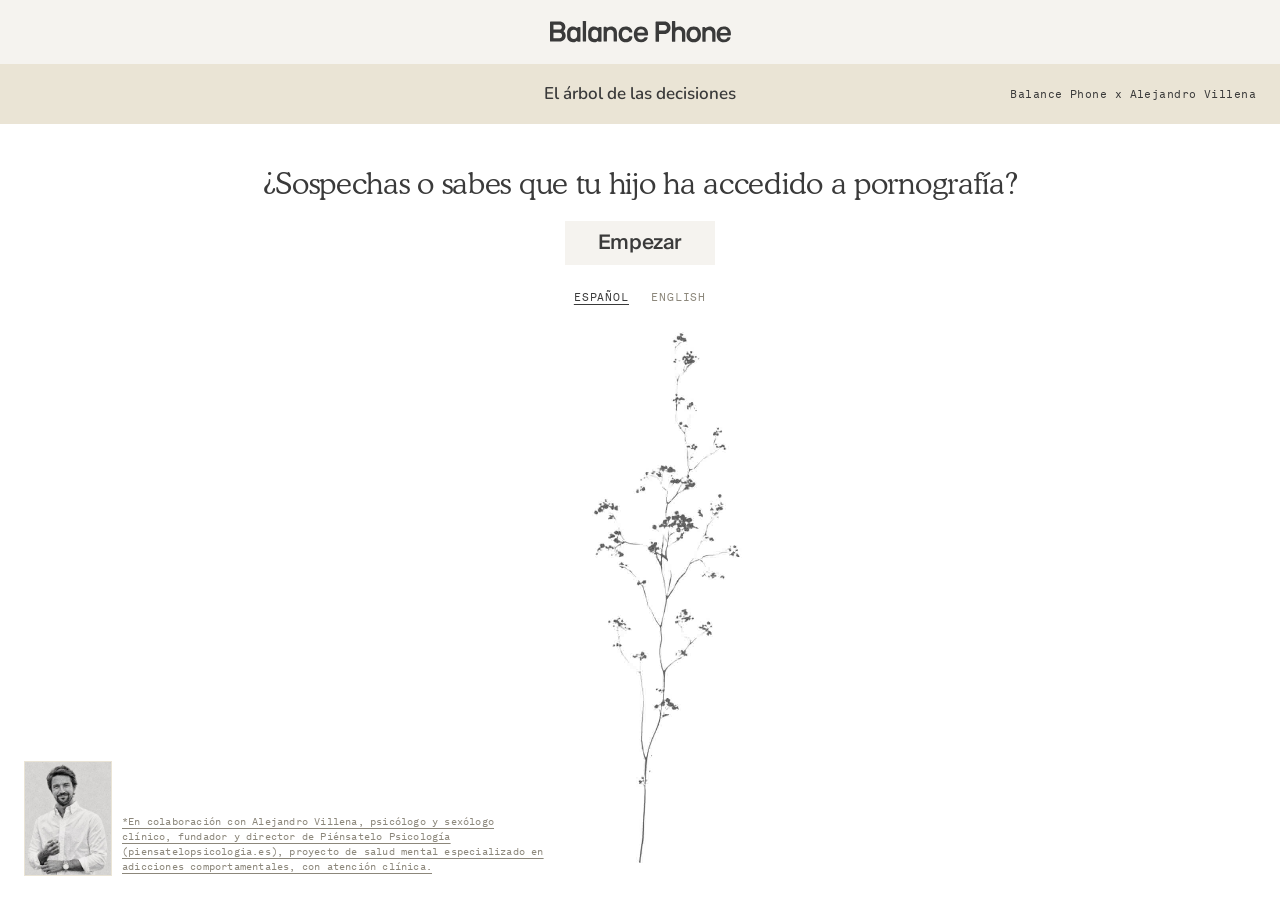
==== commit 7f7d65bd: "Credit line: one row per clause (who, role, what Piénsatelo is)" ====
--- a/arbol-v2.html
+++ b/arbol-v2.html
@@ -2,8 +2,8 @@
 <html lang="es">
 <head>
 <meta charset="utf-8">
+<meta name="robots" content="noindex, nofollow">   <!-- review preview, not for search engines -->
 <meta name="viewport" content="width=device-width, initial-scale=1">
-<meta name="robots" content="noindex, nofollow">   <!-- review preview, not for search engines -->
 <title>El árbol de las decisiones · Balance Phone</title>
 <meta name="description" content="Antes de hablar con tu hijo: un árbol que crece con cada respuesta, y una vista general de todos los caminos.">
 <link rel="stylesheet" href="assets/bp-fonts.css">
@@ -301,10 +301,10 @@
 const UI_ALL = {
   es:{title:'El árbol de las decisiones · Balance Phone', band:'El árbol de las decisiones', start:'Empezar', yes:'Sí', no:'No', cont:'Continuar',
       back:'Volver atrás', reset:'Empezar de nuevo', close:'Cerrar', eg:'Por ejemplo', res:'Recursos', ext:'Recurso externo. ', inEs:'', walk:'Recorrido', map:'Vista general',
-      credit:'*En colaboración con Alejandro Villena, psicólogo y sexólogo clínico, fundador y director\nde Piénsatelo Psicología (piensatelopsicologia.es), proyecto de salud mental especializado\nen adicciones comportamentales, con atención clínica.'},
+      credit:'*En colaboración con Alejandro Villena, psicólogo y sexólogo clínico,\nfundador y director de Piénsatelo Psicología (piensatelopsicologia.es),\nproyecto de salud mental especializado en adicciones comportamentales, con atención clínica.'},
   en:{title:'The decision tree · Balance Phone', band:'The decision tree', start:'Start', yes:'Yes', no:'No', cont:'Continue',
       back:'Go back', reset:'Start again', close:'Close', eg:'For example', res:'Resources', ext:'External resource. ', inEs:'In Spanish. ', walk:'Path', map:'Overview',
-      credit:'*In collaboration with Alejandro Villena, clinical psychologist and sexologist, founder and director\nof Piénsatelo Psicología (piensatelopsicologia.es), a mental health project specialising\nin behavioural addictions, with clinical care.'}
+      credit:'*In collaboration with Alejandro Villena, clinical psychologist and sexologist,\nfounder and director of Piénsatelo Psicología (piensatelopsicologia.es),\na mental health project specialising in behavioural addictions, with clinical care.'}
 };
 /* the language is chosen on the landing, before anything has grown; ?lang=en opens the page in English */
 let LANG = new URLSearchParams(location.search).get('lang')==='en' ? 'en' : 'es';
